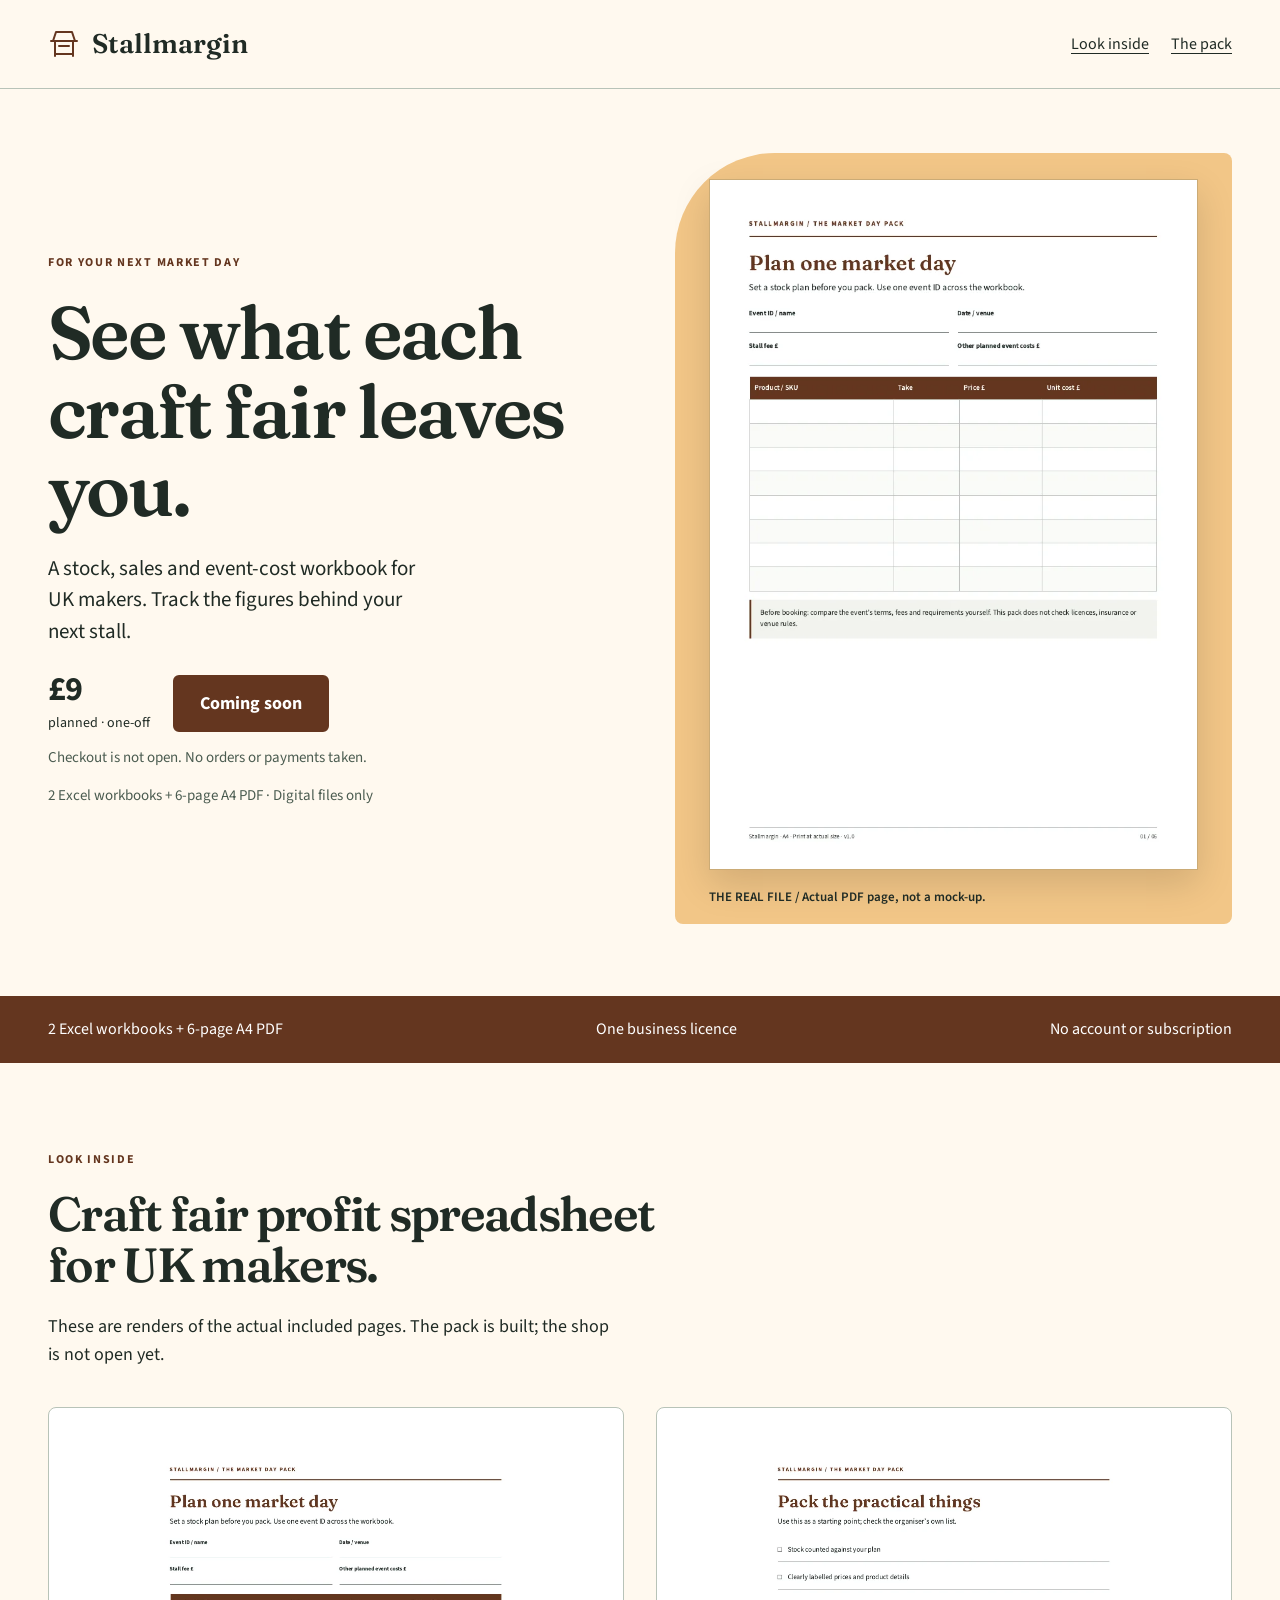
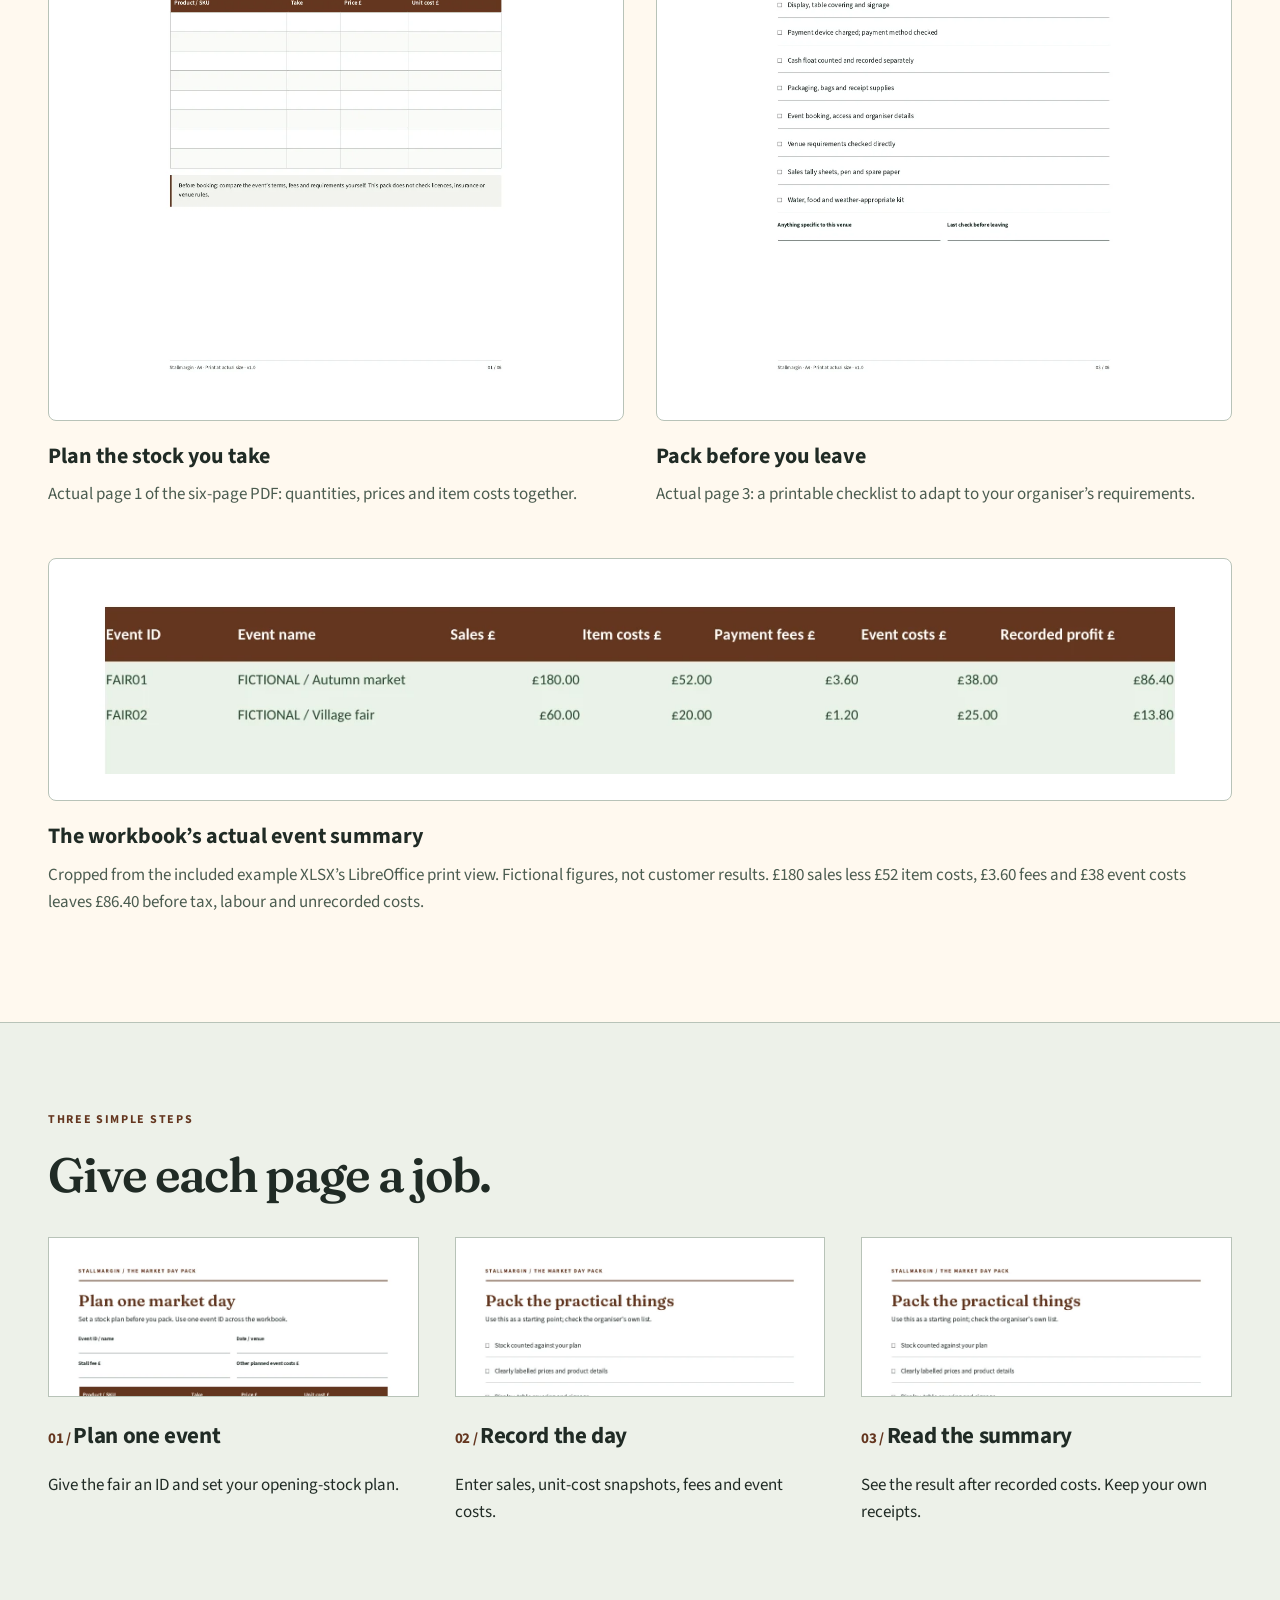
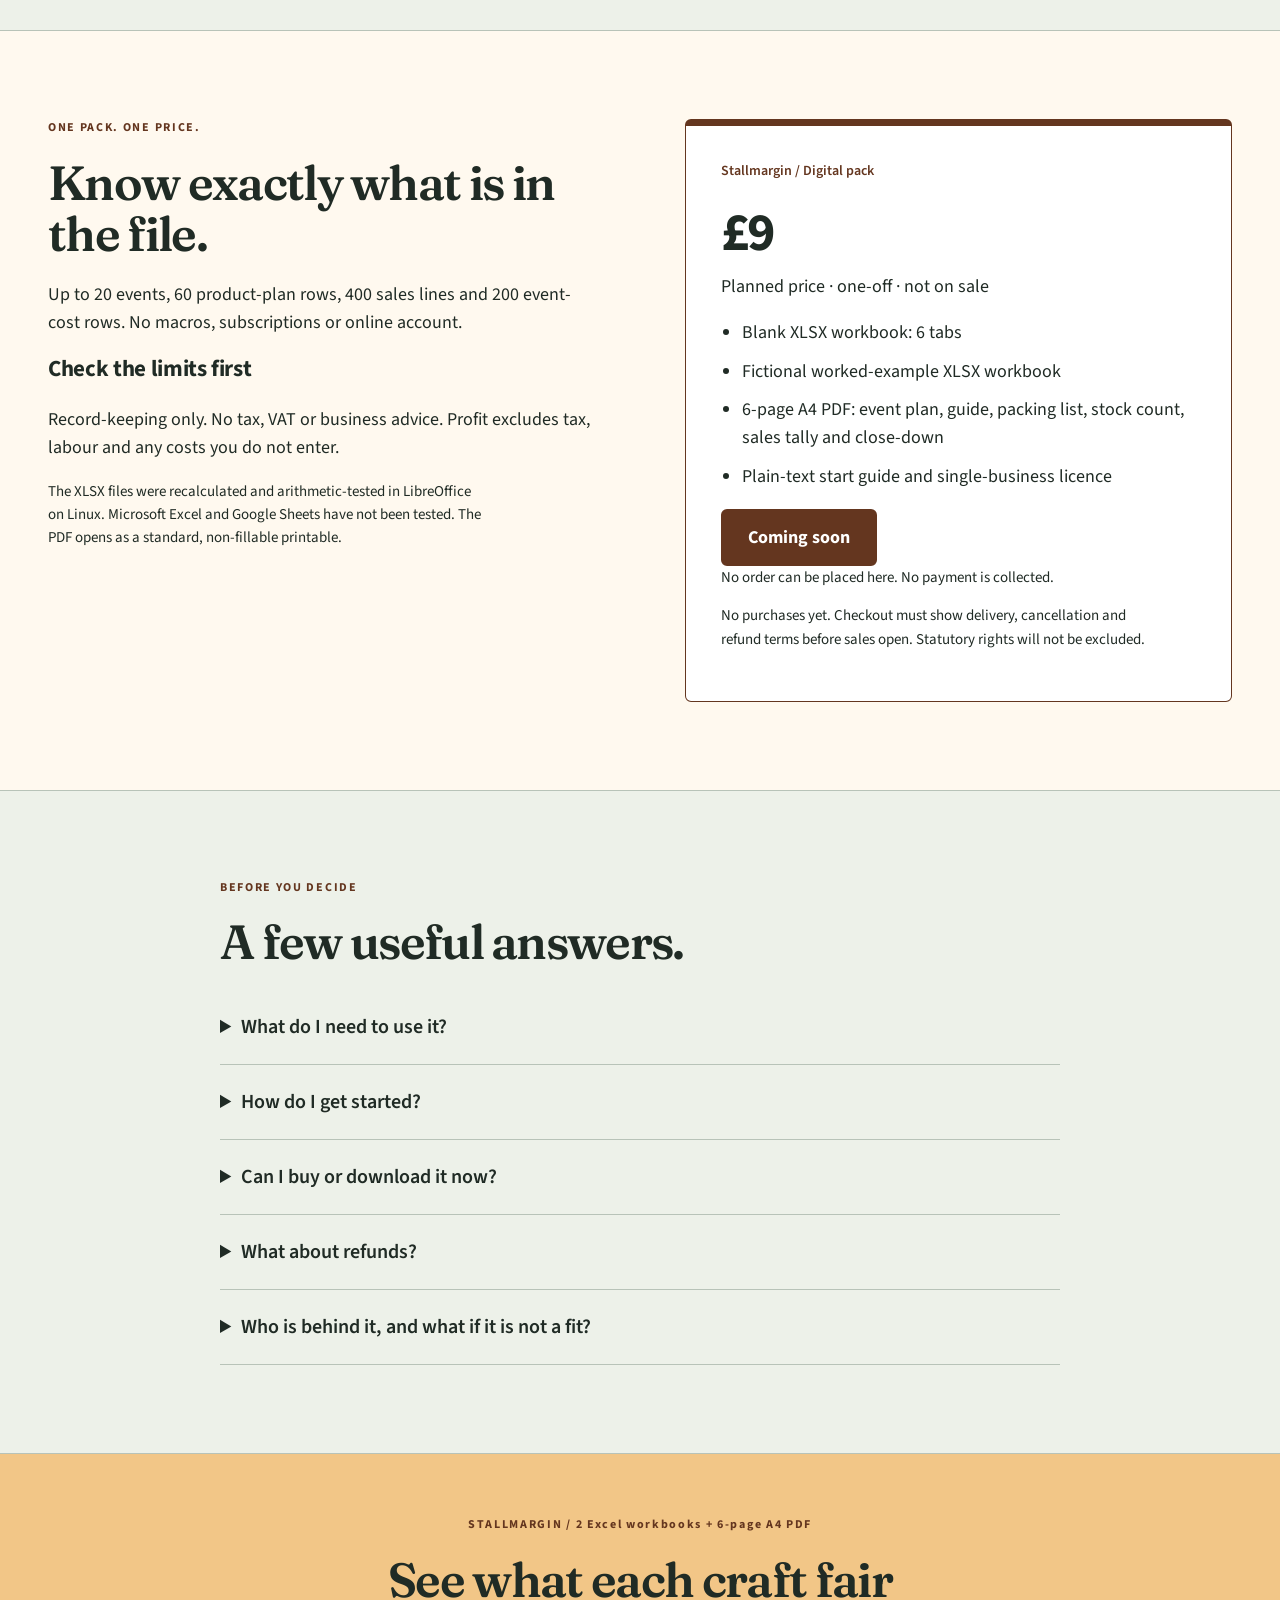
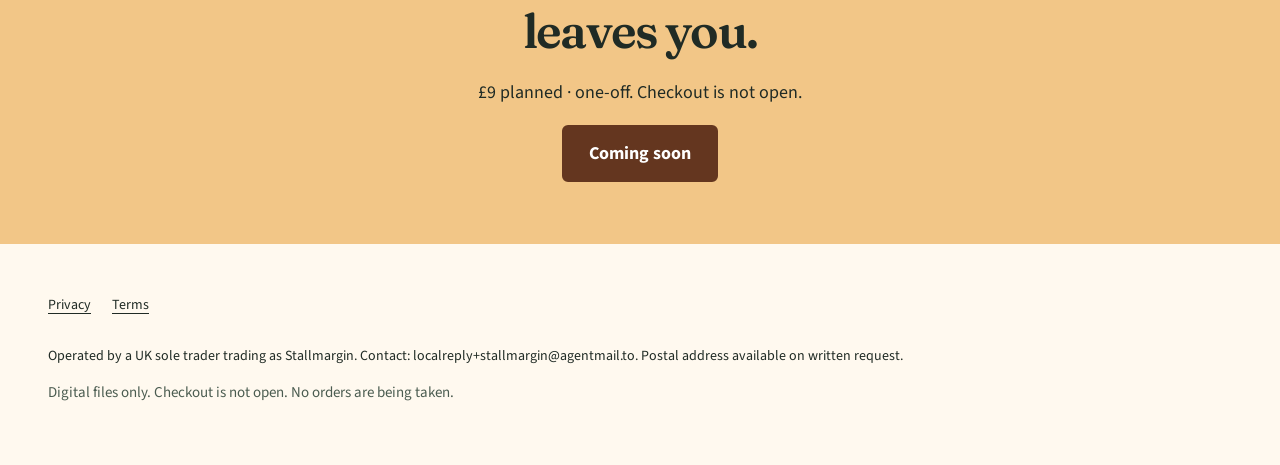
==== index.html @ 9ce1801f "Launch Stallmargin coming-soon page (no checkout, no downloads)" ====
<!doctype html><html lang="en-GB"><head><meta charset="utf-8"><meta name="viewport" content="width=device-width, initial-scale=1"><meta http-equiv="Content-Security-Policy" content="default-src 'none'; script-src 'none'; style-src 'self'; font-src 'self'; img-src 'self'; connect-src 'self'; object-src 'none'; base-uri 'none'; form-action 'none'"><meta name="referrer" content="strict-origin-when-cross-origin"><title>Craft fair profit spreadsheet | Stallmargin</title><meta name="description" content="Craft fair profit spreadsheet for UK makers. 2 Excel workbooks + 6-page A4 PDF. Planned price £9 once. Checkout coming soon; no orders taken."><meta property="og:title" content="Craft fair profit spreadsheet | Stallmargin"><meta property="og:description" content="Craft fair profit spreadsheet for UK makers. 2 Excel workbooks + 6-page A4 PDF. Planned price £9 once. Checkout coming soon; no orders taken."><meta property="og:type" content="website"><meta property="og:image" content="https://evanturner557-del.github.io/stallmargin/assets/preview-1.webp"><link rel="canonical" href="https://evanturner557-del.github.io/stallmargin/"><link rel="icon" type="image/svg+xml" href="assets/mark.svg"><link rel="stylesheet" href="assets/tokens.css"><link rel="stylesheet" href="assets/site.css"></head><body><a class="skip" href="#main">Skip to content</a><header><div class="wrap nav"><a class="logo" href="index.html"><img src="assets/mark.svg" width="32" height="32" alt="">Stallmargin</a><nav aria-label="Main navigation" class="navlinks"><a href="index.html#inside">Look inside</a><a href="index.html#details">The pack</a></nav></div></header><main id="main"><div class="wrap hero"><div><p class="eyebrow">FOR YOUR NEXT MARKET DAY</p><h1>See what each craft fair leaves you.</h1><p class="lede">A stock, sales and event-cost workbook for UK makers. Track the figures behind your next stall.</p><div class="pricebar"><div class="price">£9<small>planned · one-off</small></div><button type="button" disabled>Coming soon</button></div><p class="quiet">Checkout is not open. No orders or payments taken.</p><p class="quiet">2 Excel workbooks + 6-page A4 PDF · Digital files only</p></div><figure class="hero-visual"><img src="assets/preview-1.webp" width="778" height="1100" alt="Craft fair profit spreadsheet for UK makers — actual first page of the included PDF" loading="eager" fetchpriority="high"><figcaption>THE REAL FILE / Actual PDF page, not a mock-up.</figcaption></figure></div><div class="strip"><div class="wrap"><span>2 Excel workbooks + 6-page A4 PDF</span><span>One business licence</span><span>No account or subscription</span></div></div><section class="section wrap" id="inside"><div class="sectionhead"><p class="eyebrow">LOOK INSIDE</p><h2>Craft fair profit spreadsheet for UK makers.</h2><p>These are renders of the actual included pages. The pack is built; the shop is not open yet.</p></div><div class="proofgrid"><figure class="proof"><div class="proofpic"><img src="assets/preview-1.webp" width="778" height="1100" alt="Plan the stock you take" loading="lazy"></div><figcaption><strong>Plan the stock you take</strong><span>Actual page 1 of the six-page PDF: quantities, prices and item costs together.</span></figcaption></figure><figure class="proof"><div class="proofpic"><img src="assets/preview-2.webp" width="778" height="1100" alt="Pack before you leave" loading="lazy"></div><figcaption><strong>Pack before you leave</strong><span>Actual page 3: a printable checklist to adapt to your organiser’s requirements.</span></figcaption></figure><figure class="proof proofwide"><div class="proofpic"><img src="assets/workbook-summary.webp" width="1280" height="215" alt="Actual Stallmargin Summary tab with fictional example event figures" loading="lazy"></div><figcaption><strong>The workbook’s actual event summary</strong><span>Cropped from the included example XLSX’s LibreOffice print view. Fictional figures, not customer results. £180 sales less £52 item costs, £3.60 fees and £38 event costs leaves £86.40 before tax, labour and unrecorded costs.</span></figcaption></figure></div></section><section class="section how"><div class="wrap"><p class="eyebrow">THREE SIMPLE STEPS</p><h2>Give each page a job.</h2><div class="steps"><article class="step"><img src="assets/preview-1.webp" width="778" height="1100" alt="Plan one event" loading="lazy"><h3>Plan one event</h3><p>Give the fair an ID and set your opening-stock plan.</p></article><article class="step"><img src="assets/preview-2.webp" width="778" height="1100" alt="Record the day" loading="lazy"><h3>Record the day</h3><p>Enter sales, unit-cost snapshots, fees and event costs.</p></article><article class="step"><img src="assets/preview-2.webp" width="778" height="1100" alt="Read the summary" loading="lazy"><h3>Read the summary</h3><p>See the result after recorded costs. Keep your own receipts.</p></article></div></div></section><section class="section wrap" id="details"><div class="pricegrid"><div><p class="eyebrow">ONE PACK. ONE PRICE.</p><h2>Know exactly what is in the file.</h2><p>Up to 20 events, 60 product-plan rows, 400 sales lines and 200 event-cost rows. No macros, subscriptions or online account.</p><h3>Check the limits first</h3><p>Record-keeping only. No tax, VAT or business advice. Profit excludes tax, labour and any costs you do not enter.</p><p class="fine">The XLSX files were recalculated and arithmetic-tested in LibreOffice on Linux. Microsoft Excel and Google Sheets have not been tested. The PDF opens as a standard, non-fillable printable.</p></div><div class="pricecard"><p class="badge">Stallmargin / Digital pack</p><p class="large">£9</p><p>Planned price · one-off · not on sale</p><ul class="list"><li>Blank XLSX workbook: 6 tabs</li><li>Fictional worked-example XLSX workbook</li><li>6-page A4 PDF: event plan, guide, packing list, stock count, sales tally and close-down</li><li>Plain-text start guide and single-business licence</li></ul><button type="button" disabled>Coming soon</button><p class="fine">No order can be placed here. No payment is collected.</p><p class="fine">No purchases yet. Checkout must show delivery, cancellation and refund terms before sales open. Statutory rights will not be excluded.</p></div></div></section><section class="section how"><div class="wrap faq"><p class="eyebrow">BEFORE YOU DECIDE</p><h2>A few useful answers.</h2><details><summary>What do I need to use it?</summary><p>The XLSX files were recalculated and arithmetic-tested in LibreOffice on Linux. Microsoft Excel and Google Sheets have not been tested. The PDF opens as a standard, non-fillable printable.</p></details><details><summary>How do I get started?</summary><p>Start with one event ID, then enter your own transactions. The guide explains each tab; no setup time is promised.</p></details><details><summary>Can I buy or download it now?</summary><p>Not yet. The files have been built, but checkout and paid delivery are not open. This page does not take orders or reserve a place.</p></details><details><summary>What about refunds?</summary><p>No purchases are being taken. Sale and delivery terms, including your cancellation and statutory rights, must be shown before checkout opens. There is no blanket “no refunds” policy.</p></details><details><summary>Who is behind it, and what if it is not a fit?</summary><p>Stallmargin is a UK sole-trader trading name. Not a tax return, live inventory system, accounting package or bookkeeping service. No VAT, labour-cost or tax calculations. Please check the previews and limits before buying once sales open.</p></details></div></section><section class="final"><p class="eyebrow">STALLMARGIN / 2 Excel workbooks + 6-page A4 PDF</p><h2>See what each craft fair leaves you.</h2><p>£9 planned · one-off. Checkout is not open.</p><button type="button" disabled>Coming soon</button></section></main><footer><div class="wrap"><nav class="footerlinks" aria-label="Legal"><a href="privacy.html">Privacy</a><a href="terms.html">Terms</a></nav><p class="legal">Operated by a UK sole trader trading as Stallmargin. Contact: localreply+stallmargin@agentmail.to. Postal address available on written request.</p><p class="quiet">Digital files only. Checkout is not open. No orders are being taken.</p></div></footer></body></html>
---- assets/tokens.css ----
:root{--primary:#64361f;--accent:#f2c687;--paper:#fff9ef;--ink:#202b25;--muted:#4b5c50;--line:#b8c3b8;--soft:#edf1e9;--success:#28603d;--warning:#795400;--danger:#9b2525;--neutral-0:#ffffff;--neutral-1:#f8f9f7;--neutral-2:#eff1ed;--neutral-3:#e0e5de;--neutral-4:#c5cec2;--neutral-5:#8a9787;--neutral-6:#62705f;--neutral-7:#3d4b3b;--neutral-8:#202b20;}
---- assets/site.css ----
@font-face{font-family:Text;src:url(fonts/source-sans-3-latin-wght-normal.woff2) format('woff2');font-display:swap}@font-face{font-family:Display;src:url(fonts/fraunces-latin-wght-normal.woff2) format('woff2');font-display:swap}*{box-sizing:border-box}html{scroll-behavior:smooth}body{margin:0;background:var(--paper);color:var(--ink);font-family:Text,Arial,sans-serif;font-size:18px;line-height:1.55}a{color:inherit;text-underline-offset:4px}a:hover{text-decoration-thickness:2px}a:focus-visible,button:focus-visible,summary:focus-visible{outline:3px solid var(--primary);outline-offset:5px}img{max-width:100%;height:auto;display:block}h1,h2,h3,p{margin-top:0}h1,h2{font-family:Display,serif;font-weight:600;letter-spacing:-.035em;line-height:1.06}h1{font-size:clamp(44px,5.8vw,76px);max-width:12ch;margin-bottom:24px}h2{font-size:clamp(34px,4vw,48px);margin-bottom:22px}h3{font-size:23px;line-height:1.2;letter-spacing:-.015em}p{max-width:63ch}button,a{touch-action:manipulation}button{font-family:inherit}button[disabled]{opacity:1;cursor:not-allowed;background:var(--primary);color:#fff;border:2px solid var(--primary);padding:14px 25px;border-radius:6px;font-size:18px;font-weight:700;min-height:52px}header{border-bottom:1px solid var(--line)}.wrap{width:min(1184px,calc(100% - 64px));margin-inline:auto}.nav{display:flex;align-items:center;justify-content:space-between;min-height:88px;gap:20px}.logo{display:flex;align-items:center;gap:12px;font-family:Display,serif;font-size:27px;text-decoration:none;font-weight:600}.logo img{width:32px;height:32px}.navlinks{display:flex;gap:22px}.navlinks a{font-size:16px;min-height:44px;display:inline-flex;align-items:center}.skip{position:absolute;left:-9999px;top:10px;background:white;padding:12px;z-index:9}.skip:focus{left:12px}.hero{display:grid;grid-template-columns:1fr 1fr;gap:70px;align-items:center;padding:64px 0 72px}.eyebrow{font-size:12px;letter-spacing:.14em;font-weight:700;color:var(--primary);margin-bottom:20px}.lede{font-size:21px;line-height:1.5;max-width:38ch}.pricebar{display:flex;gap:23px;align-items:center;margin:26px 0 12px}.price{font-size:34px;font-weight:700;letter-spacing:-.04em;line-height:1}.price small{display:block;font-size:14px;font-weight:400;letter-spacing:0;margin-top:7px;line-height:1.4}.quiet{font-size:15px;color:var(--muted)}.hero-visual{margin:0;position:relative;background:var(--accent);padding:26px 34px 18px;border-radius:100px 8px 8px 8px}.hero-visual img{width:100%;box-shadow:0 14px 35px #0002;border:1px solid #22372b30}.hero-visual figcaption{font-size:13px;margin-top:18px;font-weight:600;color:var(--ink);line-height:1.4}.strip{background:var(--primary);color:white}.strip .wrap{display:flex;justify-content:space-between;gap:20px;padding-block:21px;font-size:16px}.section{padding:88px 0}.sectionhead{max-width:650px}.proofgrid{display:grid;grid-template-columns:1fr 1fr;gap:32px;margin-top:38px}.proof{margin:0}.proofpic{background:white;border:1px solid var(--line);padding:26px;border-radius:8px}.proofpic img{max-height:560px;width:100%;object-fit:contain;object-position:top}.proof figcaption{padding:18px 0}.proof figcaption strong{display:block;font-size:22px;margin-bottom:7px}.proof figcaption span{font-size:17px;color:var(--muted)}.how{background:var(--soft);border-block:1px solid var(--line)}.steps{display:grid;grid-template-columns:repeat(3,1fr);gap:36px;margin-top:36px;counter-reset:step}.step img{height:160px;width:100%;object-fit:cover;object-position:top;border:1px solid var(--line);margin-bottom:25px;background:white}.step h3:before{counter-increment:step;content:'0' counter(step) ' / ';color:var(--primary);font-size:15px}.step p{font-size:17px}.pricegrid{display:grid;grid-template-columns:1fr 1fr;gap:90px;align-items:start}.pricecard{background:#fff;border:1px solid var(--primary);border-top:7px solid var(--primary);padding:35px;border-radius:6px}.pricecard .large{font-size:54px;line-height:1;letter-spacing:-.05em;font-weight:700;margin:24px 0 12px}.list{padding-left:21px}.list li{margin-bottom:11px}.fine{font-size:15px}.faq{max-width:840px;margin:auto}.faq details{border-bottom:1px solid var(--line);padding:10px 0}.faq summary{font-weight:600;cursor:pointer;min-height:52px;padding:12px 32px 12px 0;line-height:1.5;font-size:20px}.faq details p{padding-right:30px;font-size:17px}.final{text-align:center;background:var(--accent);padding:62px 20px}.final p{margin-inline:auto}.final h2{max-width:20ch;margin-inline:auto}footer{padding:40px 0 46px;font-size:14px}.footerlinks{display:flex;gap:20px;flex-wrap:wrap;margin-bottom:18px}.footerlinks a{min-height:44px;display:flex;align-items:center}.legal{max-width:900px;overflow-wrap:anywhere}main.document{max-width:820px;padding:65px 0 90px}.document h1{font-size:54px;max-width:none}.document h2{font-size:29px;margin-top:38px}.document p,.document li{font-size:18px}.badge{font-size:14px;font-weight:600;color:var(--primary)}.sr{position:absolute;width:1px;height:1px;overflow:hidden;clip:rect(0,0,0,0)}@media(max-width:800px){.wrap{width:calc(100% - 40px)}.hero{gap:34px;padding:40px 0 45px}.nav{min-height:72px}.logo{font-size:24px}.navlinks{gap:14px}.navlinks a{font-size:14px}.hero-visual{padding:24px 20px 16px;border-top-left-radius:65px}.lede{font-size:19px}.section{padding:60px 0}.pricegrid{gap:35px}.steps{gap:22px}.pricecard{padding:25px}.proofpic{padding:18px}}@media(max-width:600px){.hero{display:block;padding-top:32px}.eyebrow{font-size:10px;margin-bottom:15px}h1{font-size:45px;max-width:12ch;margin-bottom:19px}.hero .lede{font-size:18px;line-height:1.5;margin-bottom:18px}.hero-visual{margin-top:32px;padding:26px 30px 17px}.pricebar{margin:21px 0 10px;gap:21px}.price{font-size:31px}.quiet{font-size:14px}.navlinks a{font-size:13px}.navlinks a:last-child{display:none}.logo{font-size:23px}.strip .wrap{display:grid;grid-template-columns:1fr;gap:8px;padding-block:20px}.proofgrid,.steps,.pricegrid{grid-template-columns:1fr;gap:24px}.proofgrid{margin-top:28px}.step{display:grid;grid-template-columns:86px 1fr;column-gap:19px}.step img{grid-row:1/3;height:118px;margin:0}.step h3{font-size:21px;margin-bottom:10px}.step p{font-size:16px}.pricegrid{gap:30px}.section{padding:52px 0}.proofpic img{max-height:430px}.final{padding:46px 20px}.document h1{font-size:40px}.document h2{font-size:27px}.navlinks{gap:10px}.legal{font-size:13px}.faq summary{font-size:18px}}@media(prefers-reduced-motion:reduce){html{scroll-behavior:auto}}
.logo{min-height:44px}.document a{display:inline-flex;align-items:center;min-height:44px}

.footerlinks a{min-width:44px}

.proofwide{grid-column:1/-1}.proofwide .proofpic img{max-height:none}
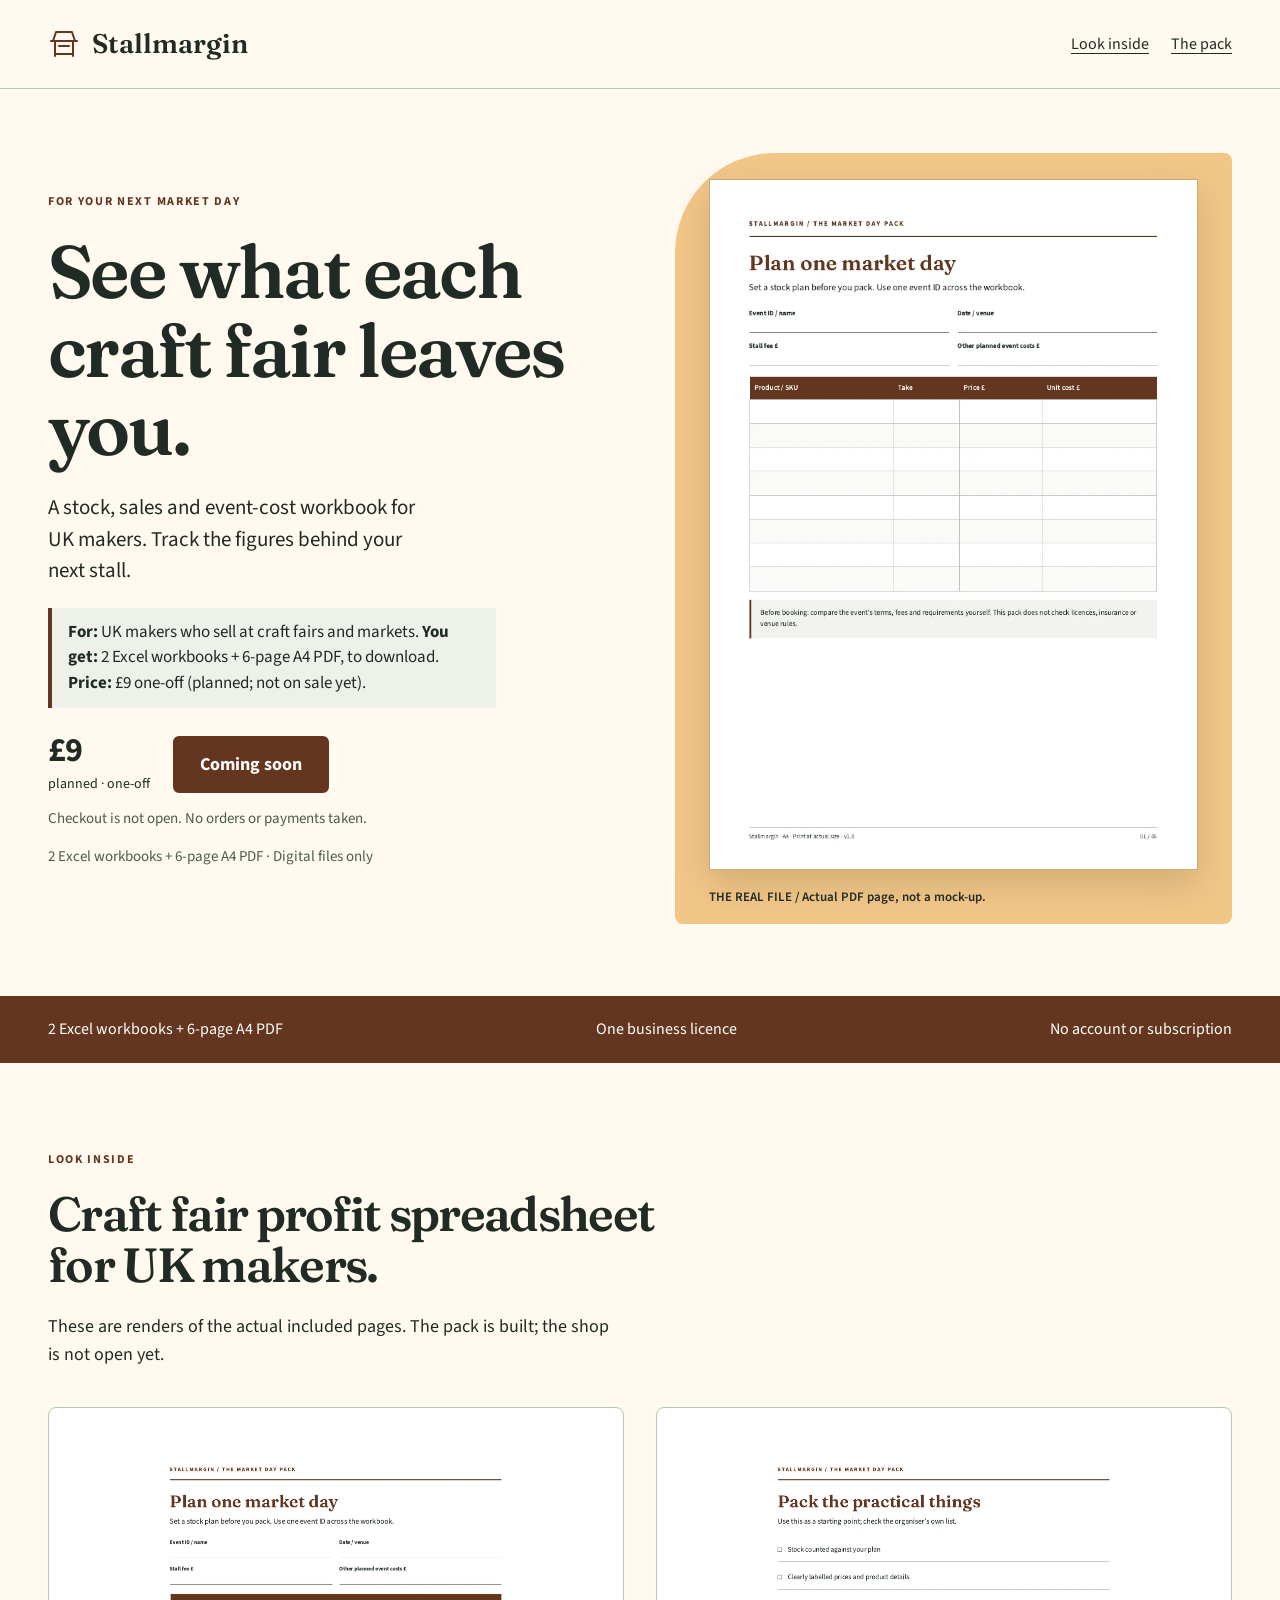
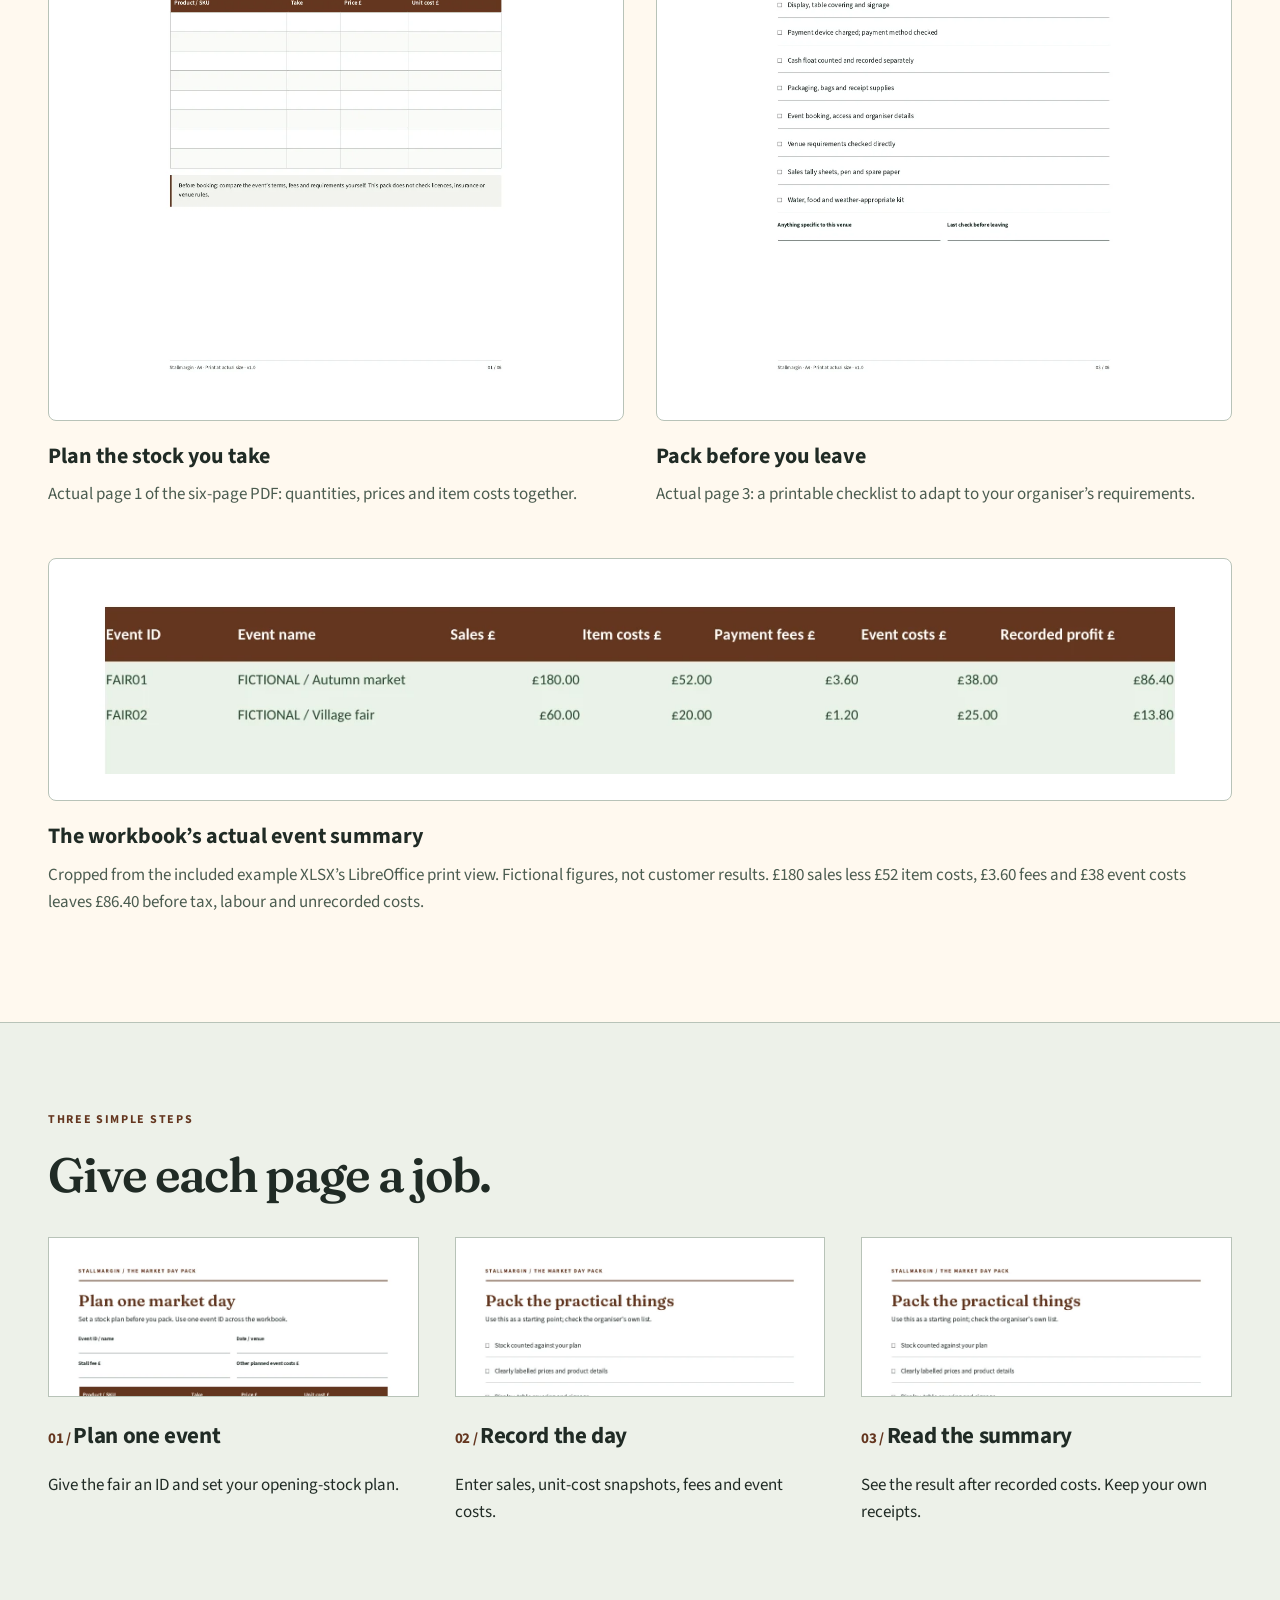
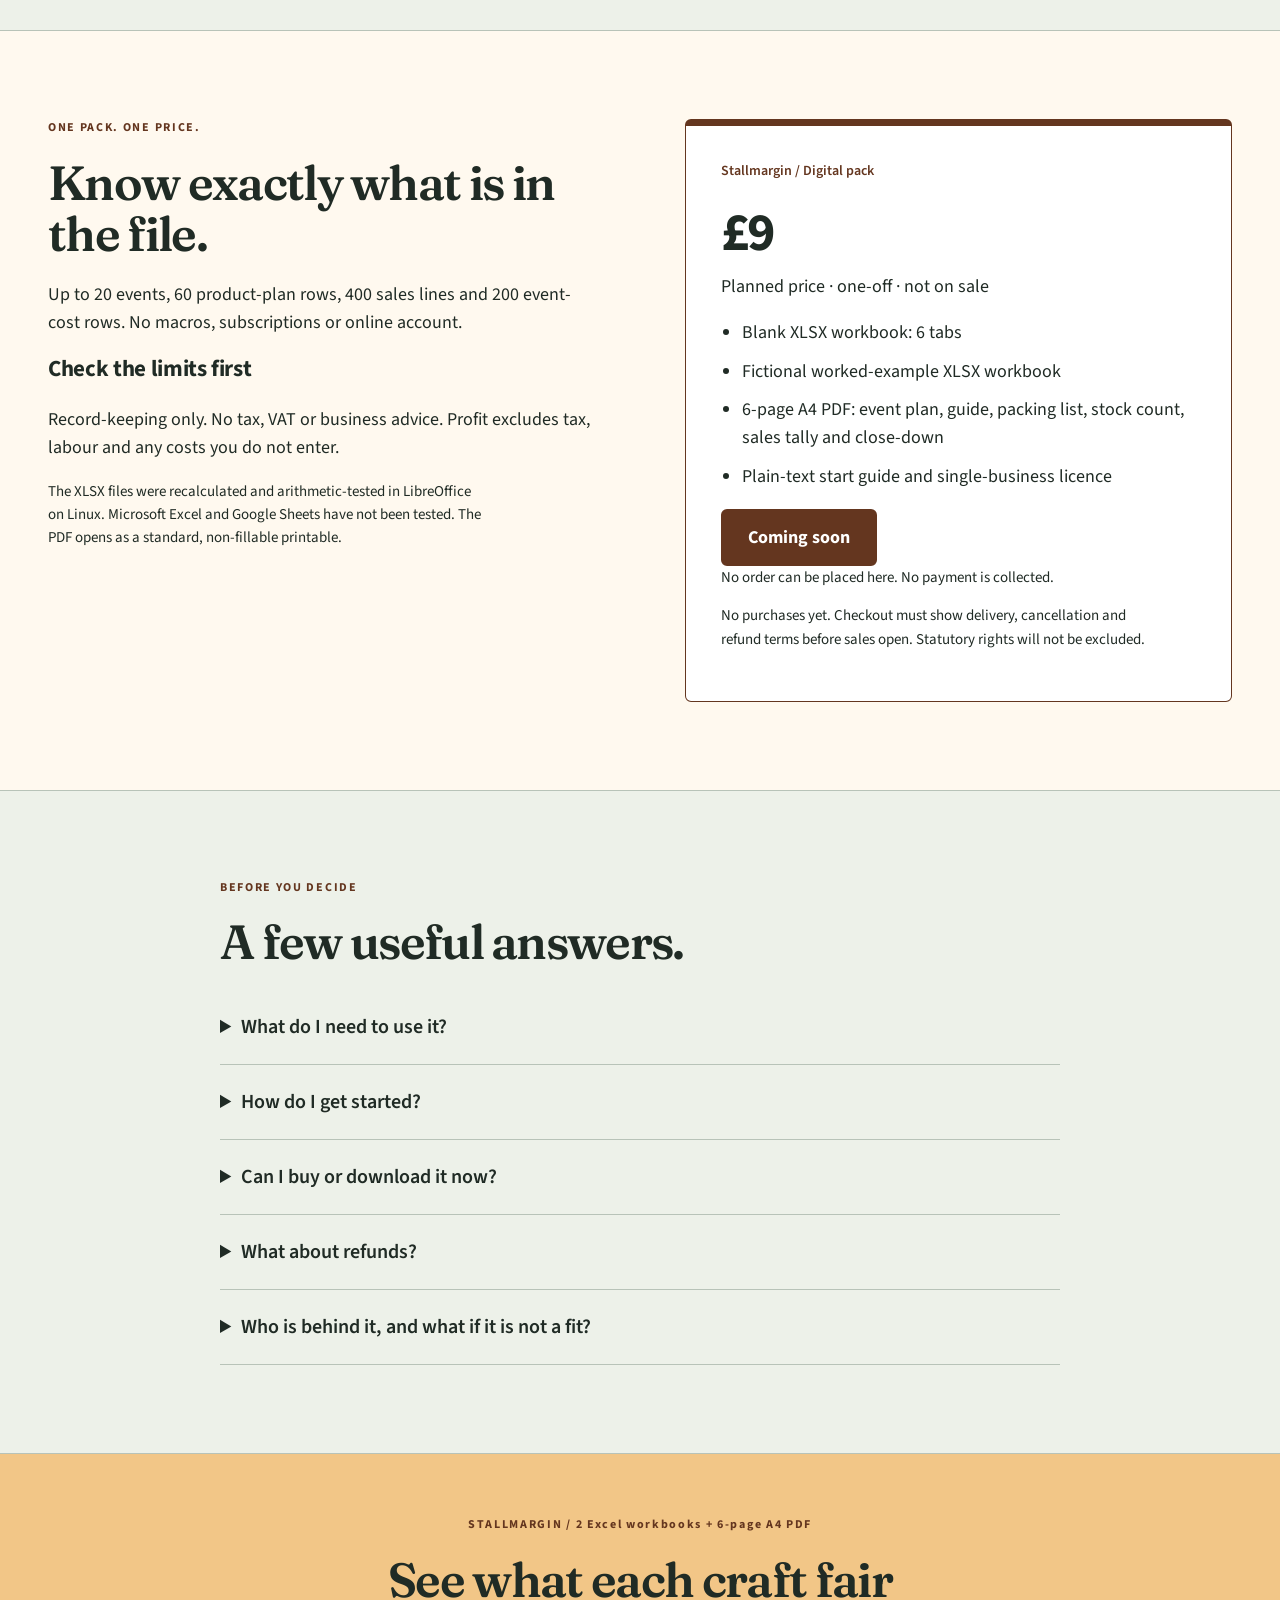
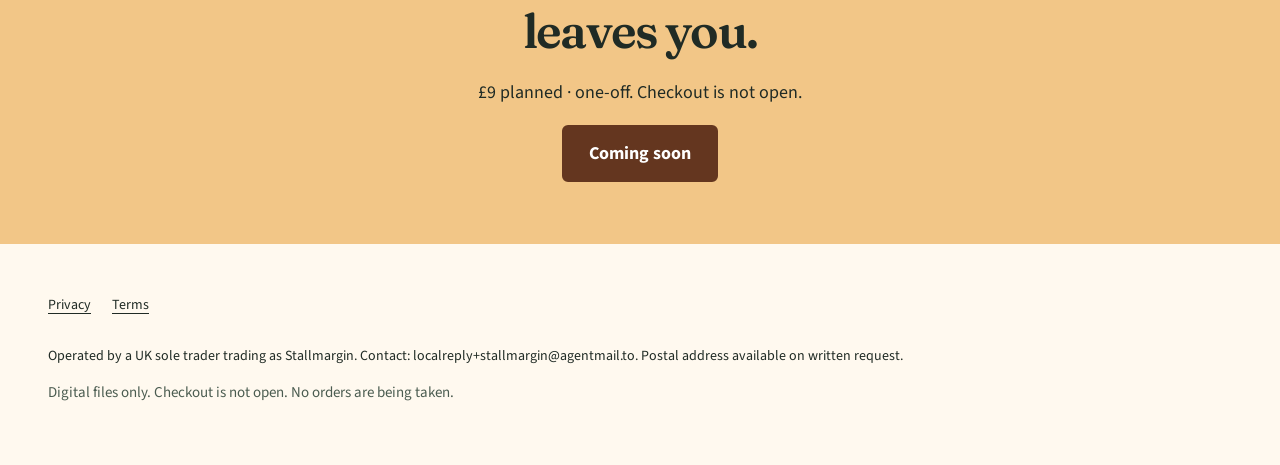
==== commit 6d6f8285: "Add at-a-glance box (who for, what you get, price)" ====
--- a/index.html
+++ b/index.html
@@ -1 +1 @@
-<!doctype html><html lang="en-GB"><head><meta charset="utf-8"><meta name="viewport" content="width=device-width, initial-scale=1"><meta http-equiv="Content-Security-Policy" content="default-src 'none'; script-src 'none'; style-src 'self'; font-src 'self'; img-src 'self'; connect-src 'self'; object-src 'none'; base-uri 'none'; form-action 'none'"><meta name="referrer" content="strict-origin-when-cross-origin"><title>Craft fair profit spreadsheet | Stallmargin</title><meta name="description" content="Craft fair profit spreadsheet for UK makers. 2 Excel workbooks + 6-page A4 PDF. Planned price £9 once. Checkout coming soon; no orders taken."><meta property="og:title" content="Craft fair profit spreadsheet | Stallmargin"><meta property="og:description" content="Craft fair profit spreadsheet for UK makers. 2 Excel workbooks + 6-page A4 PDF. Planned price £9 once. Checkout coming soon; no orders taken."><meta property="og:type" content="website"><meta property="og:image" content="https://evanturner557-del.github.io/stallmargin/assets/preview-1.webp"><link rel="canonical" href="https://evanturner557-del.github.io/stallmargin/"><link rel="icon" type="image/svg+xml" href="assets/mark.svg"><link rel="stylesheet" href="assets/tokens.css"><link rel="stylesheet" href="assets/site.css"></head><body><a class="skip" href="#main">Skip to content</a><header><div class="wrap nav"><a class="logo" href="index.html"><img src="assets/mark.svg" width="32" height="32" alt="">Stallmargin</a><nav aria-label="Main navigation" class="navlinks"><a href="index.html#inside">Look inside</a><a href="index.html#details">The pack</a></nav></div></header><main id="main"><div class="wrap hero"><div><p class="eyebrow">FOR YOUR NEXT MARKET DAY</p><h1>See what each craft fair leaves you.</h1><p class="lede">A stock, sales and event-cost workbook for UK makers. Track the figures behind your next stall.</p><div class="pricebar"><div class="price">£9<small>planned · one-off</small></div><button type="button" disabled>Coming soon</button></div><p class="quiet">Checkout is not open. No orders or payments taken.</p><p class="quiet">2 Excel workbooks + 6-page A4 PDF · Digital files only</p></div><figure class="hero-visual"><img src="assets/preview-1.webp" width="778" height="1100" alt="Craft fair profit spreadsheet for UK makers — actual first page of the included PDF" loading="eager" fetchpriority="high"><figcaption>THE REAL FILE / Actual PDF page, not a mock-up.</figcaption></figure></div><div class="strip"><div class="wrap"><span>2 Excel workbooks + 6-page A4 PDF</span><span>One business licence</span><span>No account or subscription</span></div></div><section class="section wrap" id="inside"><div class="sectionhead"><p class="eyebrow">LOOK INSIDE</p><h2>Craft fair profit spreadsheet for UK makers.</h2><p>These are renders of the actual included pages. The pack is built; the shop is not open yet.</p></div><div class="proofgrid"><figure class="proof"><div class="proofpic"><img src="assets/preview-1.webp" width="778" height="1100" alt="Plan the stock you take" loading="lazy"></div><figcaption><strong>Plan the stock you take</strong><span>Actual page 1 of the six-page PDF: quantities, prices and item costs together.</span></figcaption></figure><figure class="proof"><div class="proofpic"><img src="assets/preview-2.webp" width="778" height="1100" alt="Pack before you leave" loading="lazy"></div><figcaption><strong>Pack before you leave</strong><span>Actual page 3: a printable checklist to adapt to your organiser’s requirements.</span></figcaption></figure><figure class="proof proofwide"><div class="proofpic"><img src="assets/workbook-summary.webp" width="1280" height="215" alt="Actual Stallmargin Summary tab with fictional example event figures" loading="lazy"></div><figcaption><strong>The workbook’s actual event summary</strong><span>Cropped from the included example XLSX’s LibreOffice print view. Fictional figures, not customer results. £180 sales less £52 item costs, £3.60 fees and £38 event costs leaves £86.40 before tax, labour and unrecorded costs.</span></figcaption></figure></div></section><section class="section how"><div class="wrap"><p class="eyebrow">THREE SIMPLE STEPS</p><h2>Give each page a job.</h2><div class="steps"><article class="step"><img src="assets/preview-1.webp" width="778" height="1100" alt="Plan one event" loading="lazy"><h3>Plan one event</h3><p>Give the fair an ID and set your opening-stock plan.</p></article><article class="step"><img src="assets/preview-2.webp" width="778" height="1100" alt="Record the day" loading="lazy"><h3>Record the day</h3><p>Enter sales, unit-cost snapshots, fees and event costs.</p></article><article class="step"><img src="assets/preview-2.webp" width="778" height="1100" alt="Read the summary" loading="lazy"><h3>Read the summary</h3><p>See the result after recorded costs. Keep your own receipts.</p></article></div></div></section><section class="section wrap" id="details"><div class="pricegrid"><div><p class="eyebrow">ONE PACK. ONE PRICE.</p><h2>Know exactly what is in the file.</h2><p>Up to 20 events, 60 product-plan rows, 400 sales lines and 200 event-cost rows. No macros, subscriptions or online account.</p><h3>Check the limits first</h3><p>Record-keeping only. No tax, VAT or business advice. Profit excludes tax, labour and any costs you do not enter.</p><p class="fine">The XLSX files were recalculated and arithmetic-tested in LibreOffice on Linux. Microsoft Excel and Google Sheets have not been tested. The PDF opens as a standard, non-fillable printable.</p></div><div class="pricecard"><p class="badge">Stallmargin / Digital pack</p><p class="large">£9</p><p>Planned price · one-off · not on sale</p><ul class="list"><li>Blank XLSX workbook: 6 tabs</li><li>Fictional worked-example XLSX workbook</li><li>6-page A4 PDF: event plan, guide, packing list, stock count, sales tally and close-down</li><li>Plain-text start guide and single-business licence</li></ul><button type="button" disabled>Coming soon</button><p class="fine">No order can be placed here. No payment is collected.</p><p class="fine">No purchases yet. Checkout must show delivery, cancellation and refund terms before sales open. Statutory rights will not be excluded.</p></div></div></section><section class="section how"><div class="wrap faq"><p class="eyebrow">BEFORE YOU DECIDE</p><h2>A few useful answers.</h2><details><summary>What do I need to use it?</summary><p>The XLSX files were recalculated and arithmetic-tested in LibreOffice on Linux. Microsoft Excel and Google Sheets have not been tested. The PDF opens as a standard, non-fillable printable.</p></details><details><summary>How do I get started?</summary><p>Start with one event ID, then enter your own transactions. The guide explains each tab; no setup time is promised.</p></details><details><summary>Can I buy or download it now?</summary><p>Not yet. The files have been built, but checkout and paid delivery are not open. This page does not take orders or reserve a place.</p></details><details><summary>What about refunds?</summary><p>No purchases are being taken. Sale and delivery terms, including your cancellation and statutory rights, must be shown before checkout opens. There is no blanket “no refunds” policy.</p></details><details><summary>Who is behind it, and what if it is not a fit?</summary><p>Stallmargin is a UK sole-trader trading name. Not a tax return, live inventory system, accounting package or bookkeeping service. No VAT, labour-cost or tax calculations. Please check the previews and limits before buying once sales open.</p></details></div></section><section class="final"><p class="eyebrow">STALLMARGIN / 2 Excel workbooks + 6-page A4 PDF</p><h2>See what each craft fair leaves you.</h2><p>£9 planned · one-off. Checkout is not open.</p><button type="button" disabled>Coming soon</button></section></main><footer><div class="wrap"><nav class="footerlinks" aria-label="Legal"><a href="privacy.html">Privacy</a><a href="terms.html">Terms</a></nav><p class="legal">Operated by a UK sole trader trading as Stallmargin. Contact: localreply+stallmargin@agentmail.to. Postal address available on written request.</p><p class="quiet">Digital files only. Checkout is not open. No orders are being taken.</p></div></footer></body></html>+<!doctype html><html lang="en-GB"><head><meta charset="utf-8"><meta name="viewport" content="width=device-width, initial-scale=1"><meta http-equiv="Content-Security-Policy" content="default-src 'none'; script-src 'none'; style-src 'self'; font-src 'self'; img-src 'self'; connect-src 'self'; object-src 'none'; base-uri 'none'; form-action 'none'"><meta name="referrer" content="strict-origin-when-cross-origin"><title>Craft fair profit spreadsheet | Stallmargin</title><meta name="description" content="Craft fair profit spreadsheet for UK makers. 2 Excel workbooks + 6-page A4 PDF. Planned price £9 once. Checkout coming soon; no orders taken."><meta property="og:title" content="Craft fair profit spreadsheet | Stallmargin"><meta property="og:description" content="Craft fair profit spreadsheet for UK makers. 2 Excel workbooks + 6-page A4 PDF. Planned price £9 once. Checkout coming soon; no orders taken."><meta property="og:type" content="website"><meta property="og:image" content="https://evanturner557-del.github.io/stallmargin/assets/preview-1.webp"><link rel="canonical" href="https://evanturner557-del.github.io/stallmargin/"><link rel="icon" type="image/svg+xml" href="assets/mark.svg"><link rel="stylesheet" href="assets/tokens.css"><link rel="stylesheet" href="assets/site.css"></head><body><a class="skip" href="#main">Skip to content</a><header><div class="wrap nav"><a class="logo" href="index.html"><img src="assets/mark.svg" width="32" height="32" alt="">Stallmargin</a><nav aria-label="Main navigation" class="navlinks"><a href="index.html#inside">Look inside</a><a href="index.html#details">The pack</a></nav></div></header><main id="main"><div class="wrap hero"><div><p class="eyebrow">FOR YOUR NEXT MARKET DAY</p><h1>See what each craft fair leaves you.</h1><p class="lede">A stock, sales and event-cost workbook for UK makers. Track the figures behind your next stall.</p><p class="glance"><strong>For:</strong> UK makers who sell at craft fairs and markets. <strong>You get:</strong> 2 Excel workbooks + 6-page A4 PDF, to download. <strong>Price:</strong> £9 one-off (planned; not on sale yet).</p><div class="pricebar"><div class="price">£9<small>planned · one-off</small></div><button type="button" disabled>Coming soon</button></div><p class="quiet">Checkout is not open. No orders or payments taken.</p><p class="quiet">2 Excel workbooks + 6-page A4 PDF · Digital files only</p></div><figure class="hero-visual"><img src="assets/preview-1.webp" width="778" height="1100" alt="Craft fair profit spreadsheet for UK makers — actual first page of the included PDF" loading="eager" fetchpriority="high"><figcaption>THE REAL FILE / Actual PDF page, not a mock-up.</figcaption></figure></div><div class="strip"><div class="wrap"><span>2 Excel workbooks + 6-page A4 PDF</span><span>One business licence</span><span>No account or subscription</span></div></div><section class="section wrap" id="inside"><div class="sectionhead"><p class="eyebrow">LOOK INSIDE</p><h2>Craft fair profit spreadsheet for UK makers.</h2><p>These are renders of the actual included pages. The pack is built; the shop is not open yet.</p></div><div class="proofgrid"><figure class="proof"><div class="proofpic"><img src="assets/preview-1.webp" width="778" height="1100" alt="Plan the stock you take" loading="lazy"></div><figcaption><strong>Plan the stock you take</strong><span>Actual page 1 of the six-page PDF: quantities, prices and item costs together.</span></figcaption></figure><figure class="proof"><div class="proofpic"><img src="assets/preview-2.webp" width="778" height="1100" alt="Pack before you leave" loading="lazy"></div><figcaption><strong>Pack before you leave</strong><span>Actual page 3: a printable checklist to adapt to your organiser’s requirements.</span></figcaption></figure><figure class="proof proofwide"><div class="proofpic"><img src="assets/workbook-summary.webp" width="1280" height="215" alt="Actual Stallmargin Summary tab with fictional example event figures" loading="lazy"></div><figcaption><strong>The workbook’s actual event summary</strong><span>Cropped from the included example XLSX’s LibreOffice print view. Fictional figures, not customer results. £180 sales less £52 item costs, £3.60 fees and £38 event costs leaves £86.40 before tax, labour and unrecorded costs.</span></figcaption></figure></div></section><section class="section how"><div class="wrap"><p class="eyebrow">THREE SIMPLE STEPS</p><h2>Give each page a job.</h2><div class="steps"><article class="step"><img src="assets/preview-1.webp" width="778" height="1100" alt="Plan one event" loading="lazy"><h3>Plan one event</h3><p>Give the fair an ID and set your opening-stock plan.</p></article><article class="step"><img src="assets/preview-2.webp" width="778" height="1100" alt="Record the day" loading="lazy"><h3>Record the day</h3><p>Enter sales, unit-cost snapshots, fees and event costs.</p></article><article class="step"><img src="assets/preview-2.webp" width="778" height="1100" alt="Read the summary" loading="lazy"><h3>Read the summary</h3><p>See the result after recorded costs. Keep your own receipts.</p></article></div></div></section><section class="section wrap" id="details"><div class="pricegrid"><div><p class="eyebrow">ONE PACK. ONE PRICE.</p><h2>Know exactly what is in the file.</h2><p>Up to 20 events, 60 product-plan rows, 400 sales lines and 200 event-cost rows. No macros, subscriptions or online account.</p><h3>Check the limits first</h3><p>Record-keeping only. No tax, VAT or business advice. Profit excludes tax, labour and any costs you do not enter.</p><p class="fine">The XLSX files were recalculated and arithmetic-tested in LibreOffice on Linux. Microsoft Excel and Google Sheets have not been tested. The PDF opens as a standard, non-fillable printable.</p></div><div class="pricecard"><p class="badge">Stallmargin / Digital pack</p><p class="large">£9</p><p>Planned price · one-off · not on sale</p><ul class="list"><li>Blank XLSX workbook: 6 tabs</li><li>Fictional worked-example XLSX workbook</li><li>6-page A4 PDF: event plan, guide, packing list, stock count, sales tally and close-down</li><li>Plain-text start guide and single-business licence</li></ul><button type="button" disabled>Coming soon</button><p class="fine">No order can be placed here. No payment is collected.</p><p class="fine">No purchases yet. Checkout must show delivery, cancellation and refund terms before sales open. Statutory rights will not be excluded.</p></div></div></section><section class="section how"><div class="wrap faq"><p class="eyebrow">BEFORE YOU DECIDE</p><h2>A few useful answers.</h2><details><summary>What do I need to use it?</summary><p>The XLSX files were recalculated and arithmetic-tested in LibreOffice on Linux. Microsoft Excel and Google Sheets have not been tested. The PDF opens as a standard, non-fillable printable.</p></details><details><summary>How do I get started?</summary><p>Start with one event ID, then enter your own transactions. The guide explains each tab; no setup time is promised.</p></details><details><summary>Can I buy or download it now?</summary><p>Not yet. The files have been built, but checkout and paid delivery are not open. This page does not take orders or reserve a place.</p></details><details><summary>What about refunds?</summary><p>No purchases are being taken. Sale and delivery terms, including your cancellation and statutory rights, must be shown before checkout opens. There is no blanket “no refunds” policy.</p></details><details><summary>Who is behind it, and what if it is not a fit?</summary><p>Stallmargin is a UK sole-trader trading name. Not a tax return, live inventory system, accounting package or bookkeeping service. No VAT, labour-cost or tax calculations. Please check the previews and limits before buying once sales open.</p></details></div></section><section class="final"><p class="eyebrow">STALLMARGIN / 2 Excel workbooks + 6-page A4 PDF</p><h2>See what each craft fair leaves you.</h2><p>£9 planned · one-off. Checkout is not open.</p><button type="button" disabled>Coming soon</button></section></main><footer><div class="wrap"><nav class="footerlinks" aria-label="Legal"><a href="privacy.html">Privacy</a><a href="terms.html">Terms</a></nav><p class="legal">Operated by a UK sole trader trading as Stallmargin. Contact: localreply+stallmargin@agentmail.to. Postal address available on written request.</p><p class="quiet">Digital files only. Checkout is not open. No orders are being taken.</p></div></footer></body></html>
--- a/assets/site.css
+++ b/assets/site.css
@@ -4,3 +4,5 @@
 .footerlinks a{min-width:44px}
 
 .proofwide{grid-column:1/-1}.proofwide .proofpic img{max-height:none}
+
+.glance{font-size:17px;line-height:1.5;background:var(--soft);border-left:4px solid var(--primary);padding:12px 16px;margin:0 0 22px;max-width:56ch}
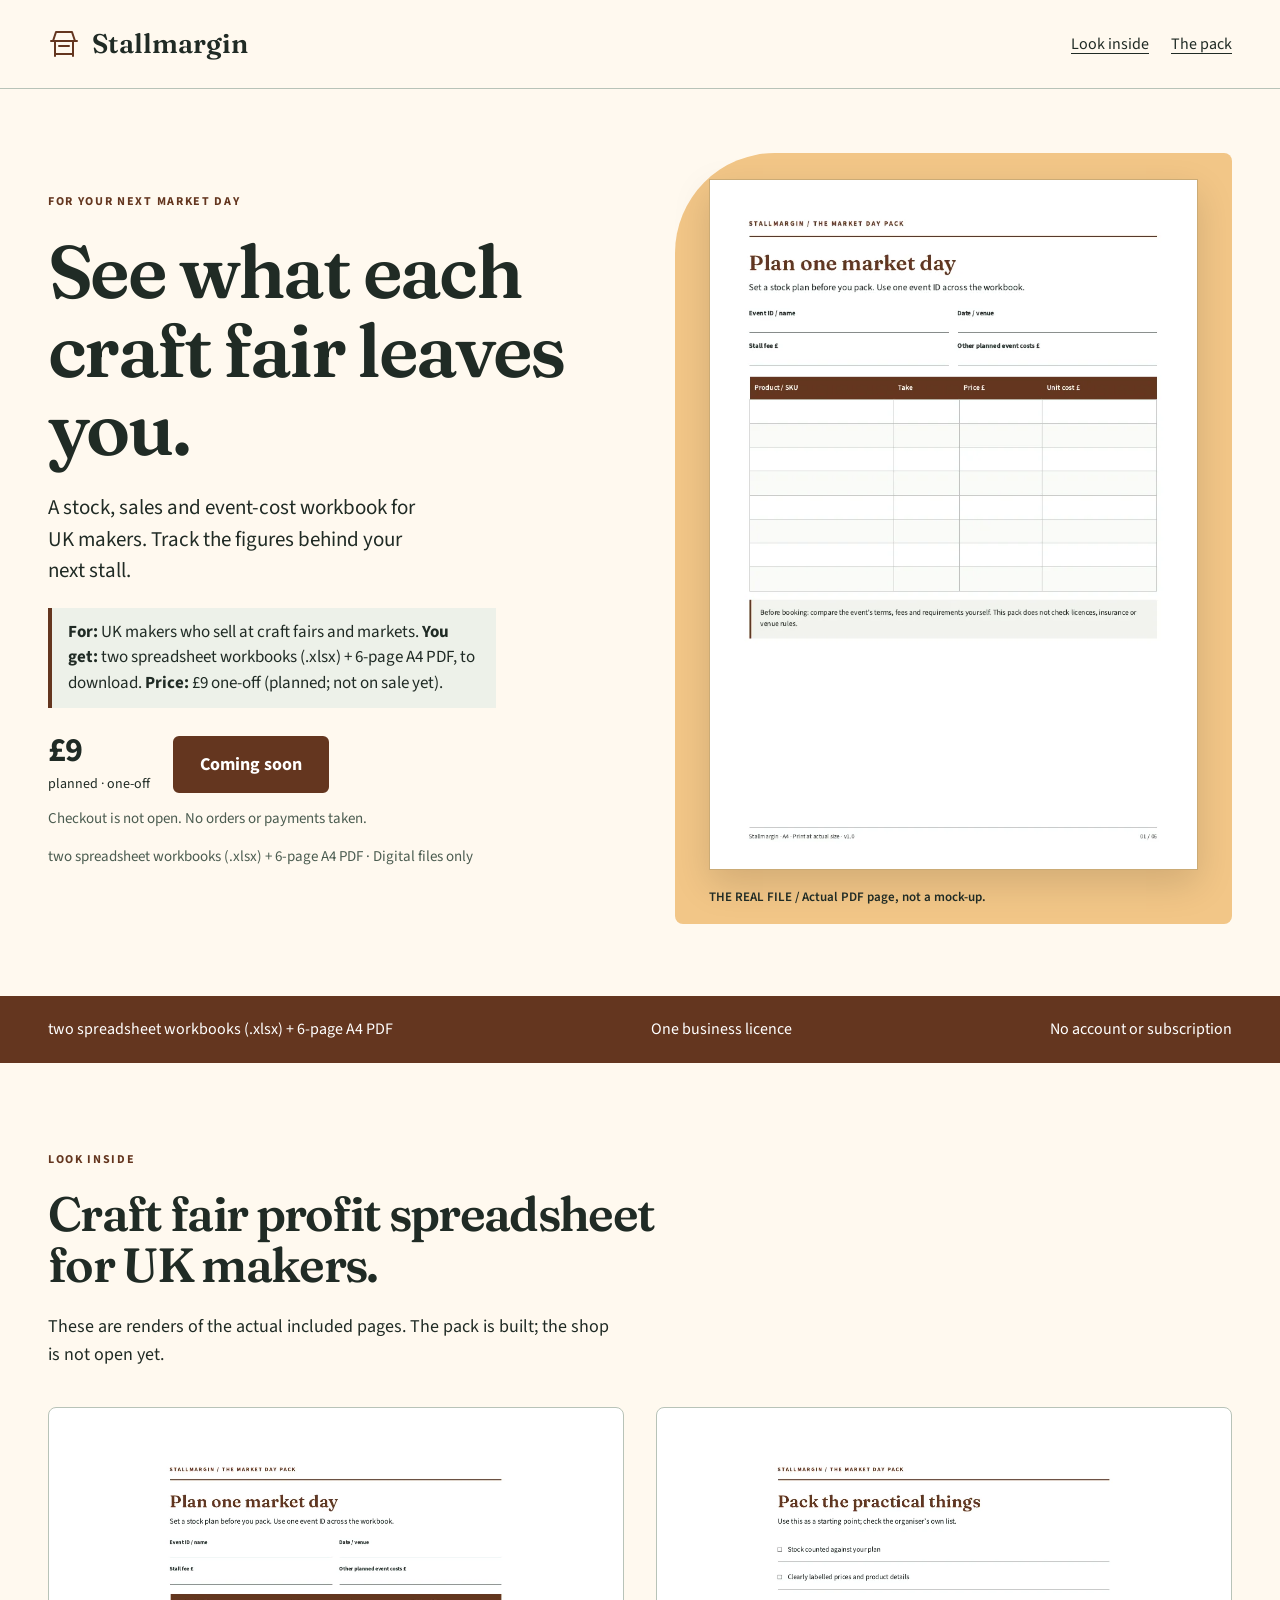
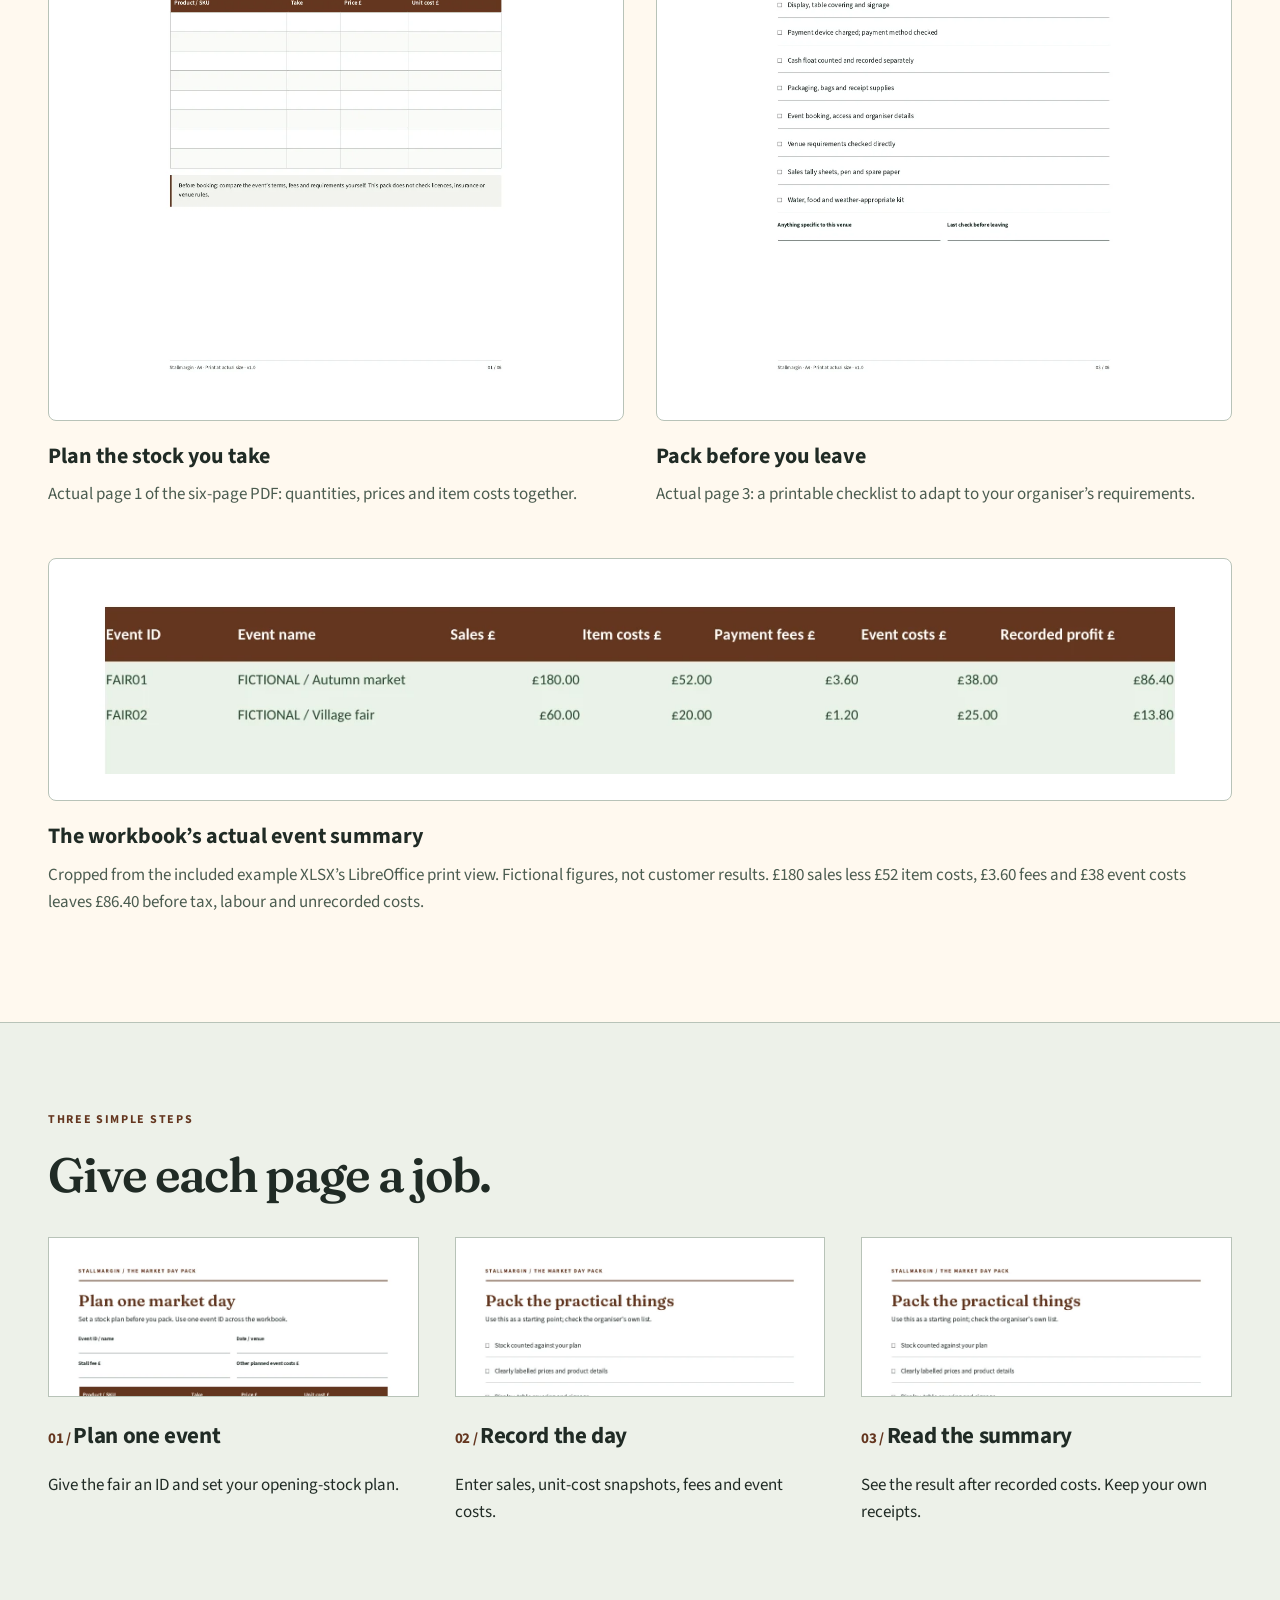
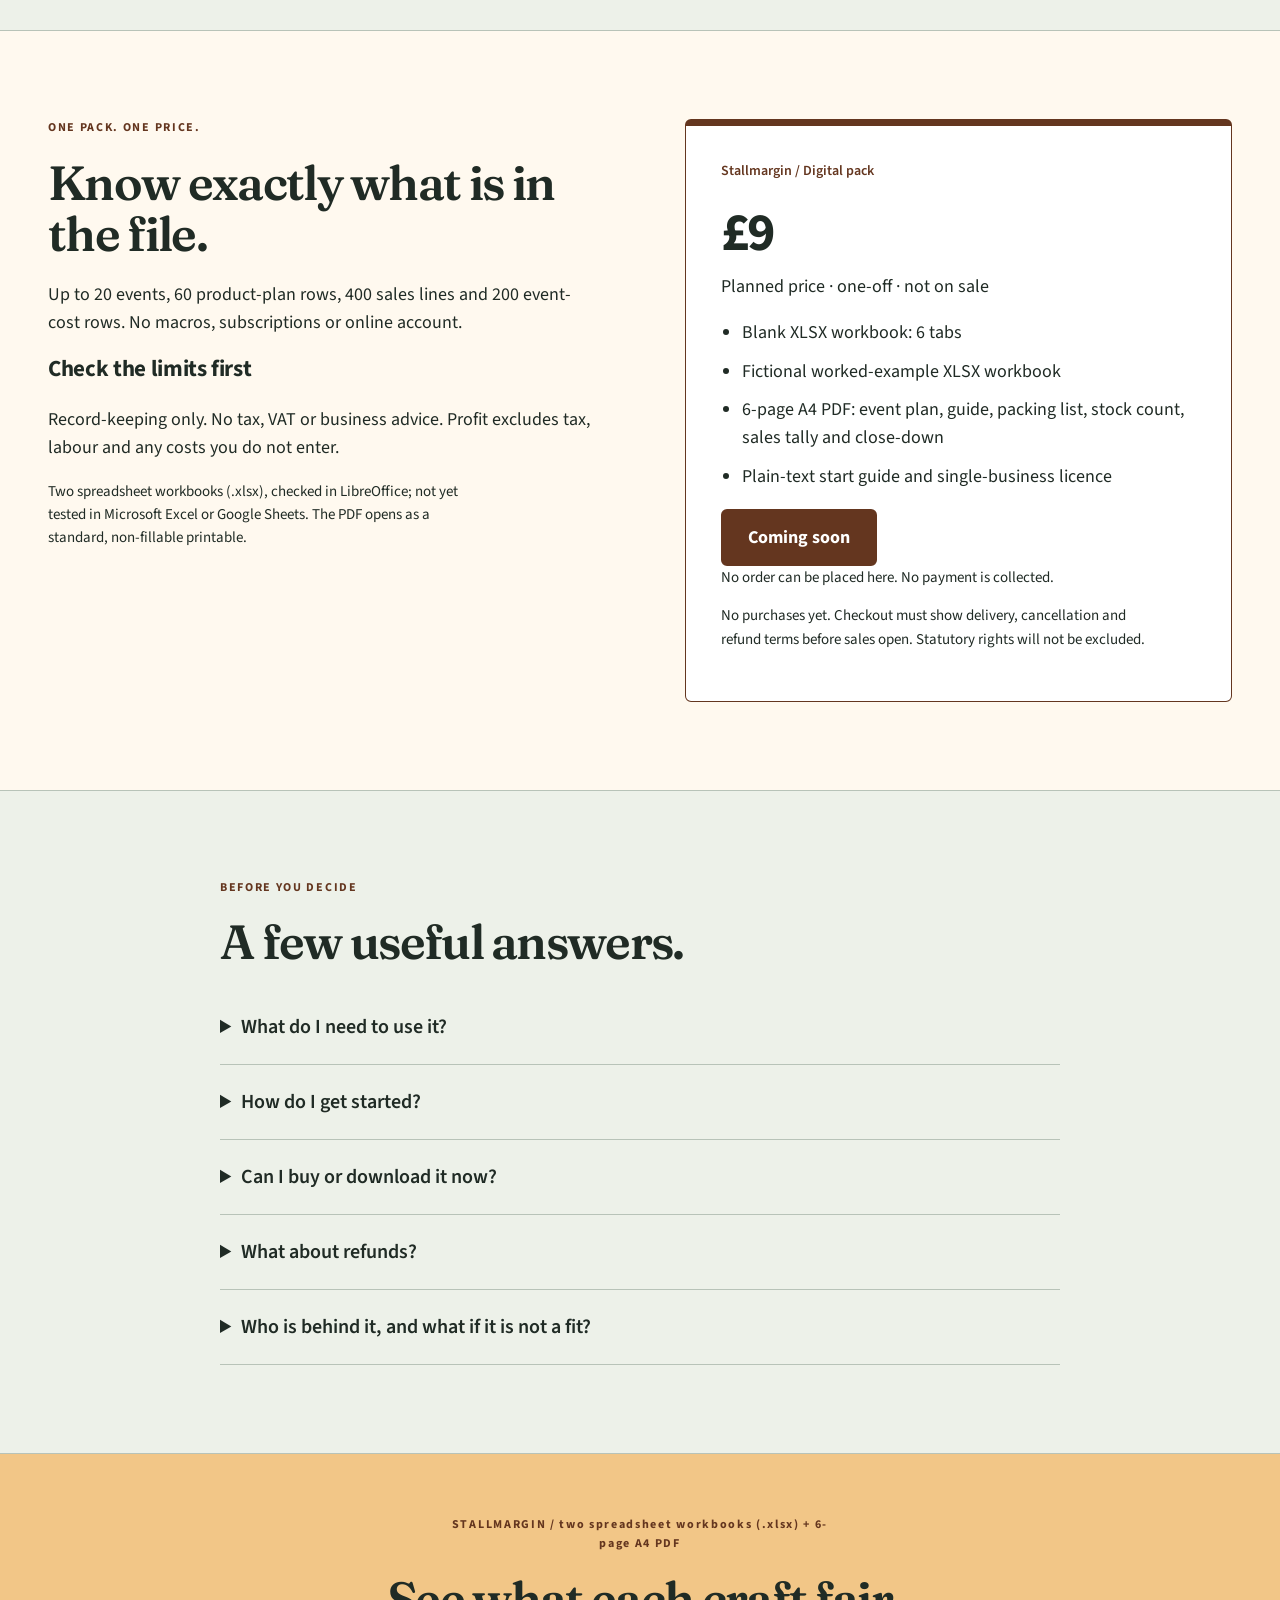
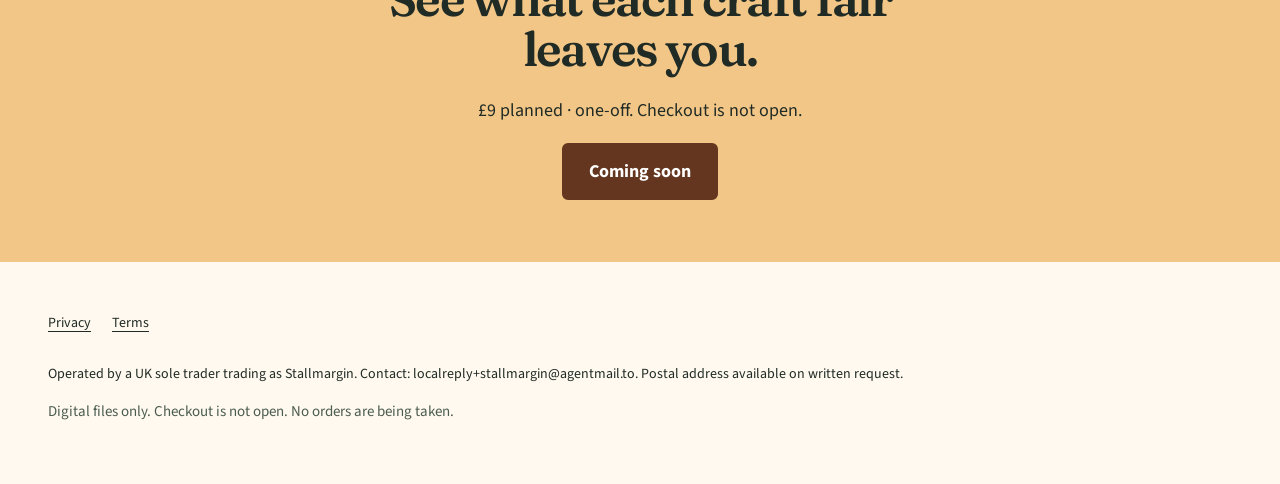
==== commit ba26b4a5: "Plain privacy wording (hosted on GitHub Pages), plain testing wording" ====
--- a/index.html
+++ b/index.html
@@ -1 +1 @@
-<!doctype html><html lang="en-GB"><head><meta charset="utf-8"><meta name="viewport" content="width=device-width, initial-scale=1"><meta http-equiv="Content-Security-Policy" content="default-src 'none'; script-src 'none'; style-src 'self'; font-src 'self'; img-src 'self'; connect-src 'self'; object-src 'none'; base-uri 'none'; form-action 'none'"><meta name="referrer" content="strict-origin-when-cross-origin"><title>Craft fair profit spreadsheet | Stallmargin</title><meta name="description" content="Craft fair profit spreadsheet for UK makers. 2 Excel workbooks + 6-page A4 PDF. Planned price £9 once. Checkout coming soon; no orders taken."><meta property="og:title" content="Craft fair profit spreadsheet | Stallmargin"><meta property="og:description" content="Craft fair profit spreadsheet for UK makers. 2 Excel workbooks + 6-page A4 PDF. Planned price £9 once. Checkout coming soon; no orders taken."><meta property="og:type" content="website"><meta property="og:image" content="https://evanturner557-del.github.io/stallmargin/assets/preview-1.webp"><link rel="canonical" href="https://evanturner557-del.github.io/stallmargin/"><link rel="icon" type="image/svg+xml" href="assets/mark.svg"><link rel="stylesheet" href="assets/tokens.css"><link rel="stylesheet" href="assets/site.css"></head><body><a class="skip" href="#main">Skip to content</a><header><div class="wrap nav"><a class="logo" href="index.html"><img src="assets/mark.svg" width="32" height="32" alt="">Stallmargin</a><nav aria-label="Main navigation" class="navlinks"><a href="index.html#inside">Look inside</a><a href="index.html#details">The pack</a></nav></div></header><main id="main"><div class="wrap hero"><div><p class="eyebrow">FOR YOUR NEXT MARKET DAY</p><h1>See what each craft fair leaves you.</h1><p class="lede">A stock, sales and event-cost workbook for UK makers. Track the figures behind your next stall.</p><p class="glance"><strong>For:</strong> UK makers who sell at craft fairs and markets. <strong>You get:</strong> 2 Excel workbooks + 6-page A4 PDF, to download. <strong>Price:</strong> £9 one-off (planned; not on sale yet).</p><div class="pricebar"><div class="price">£9<small>planned · one-off</small></div><button type="button" disabled>Coming soon</button></div><p class="quiet">Checkout is not open. No orders or payments taken.</p><p class="quiet">2 Excel workbooks + 6-page A4 PDF · Digital files only</p></div><figure class="hero-visual"><img src="assets/preview-1.webp" width="778" height="1100" alt="Craft fair profit spreadsheet for UK makers — actual first page of the included PDF" loading="eager" fetchpriority="high"><figcaption>THE REAL FILE / Actual PDF page, not a mock-up.</figcaption></figure></div><div class="strip"><div class="wrap"><span>2 Excel workbooks + 6-page A4 PDF</span><span>One business licence</span><span>No account or subscription</span></div></div><section class="section wrap" id="inside"><div class="sectionhead"><p class="eyebrow">LOOK INSIDE</p><h2>Craft fair profit spreadsheet for UK makers.</h2><p>These are renders of the actual included pages. The pack is built; the shop is not open yet.</p></div><div class="proofgrid"><figure class="proof"><div class="proofpic"><img src="assets/preview-1.webp" width="778" height="1100" alt="Plan the stock you take" loading="lazy"></div><figcaption><strong>Plan the stock you take</strong><span>Actual page 1 of the six-page PDF: quantities, prices and item costs together.</span></figcaption></figure><figure class="proof"><div class="proofpic"><img src="assets/preview-2.webp" width="778" height="1100" alt="Pack before you leave" loading="lazy"></div><figcaption><strong>Pack before you leave</strong><span>Actual page 3: a printable checklist to adapt to your organiser’s requirements.</span></figcaption></figure><figure class="proof proofwide"><div class="proofpic"><img src="assets/workbook-summary.webp" width="1280" height="215" alt="Actual Stallmargin Summary tab with fictional example event figures" loading="lazy"></div><figcaption><strong>The workbook’s actual event summary</strong><span>Cropped from the included example XLSX’s LibreOffice print view. Fictional figures, not customer results. £180 sales less £52 item costs, £3.60 fees and £38 event costs leaves £86.40 before tax, labour and unrecorded costs.</span></figcaption></figure></div></section><section class="section how"><div class="wrap"><p class="eyebrow">THREE SIMPLE STEPS</p><h2>Give each page a job.</h2><div class="steps"><article class="step"><img src="assets/preview-1.webp" width="778" height="1100" alt="Plan one event" loading="lazy"><h3>Plan one event</h3><p>Give the fair an ID and set your opening-stock plan.</p></article><article class="step"><img src="assets/preview-2.webp" width="778" height="1100" alt="Record the day" loading="lazy"><h3>Record the day</h3><p>Enter sales, unit-cost snapshots, fees and event costs.</p></article><article class="step"><img src="assets/preview-2.webp" width="778" height="1100" alt="Read the summary" loading="lazy"><h3>Read the summary</h3><p>See the result after recorded costs. Keep your own receipts.</p></article></div></div></section><section class="section wrap" id="details"><div class="pricegrid"><div><p class="eyebrow">ONE PACK. ONE PRICE.</p><h2>Know exactly what is in the file.</h2><p>Up to 20 events, 60 product-plan rows, 400 sales lines and 200 event-cost rows. No macros, subscriptions or online account.</p><h3>Check the limits first</h3><p>Record-keeping only. No tax, VAT or business advice. Profit excludes tax, labour and any costs you do not enter.</p><p class="fine">The XLSX files were recalculated and arithmetic-tested in LibreOffice on Linux. Microsoft Excel and Google Sheets have not been tested. The PDF opens as a standard, non-fillable printable.</p></div><div class="pricecard"><p class="badge">Stallmargin / Digital pack</p><p class="large">£9</p><p>Planned price · one-off · not on sale</p><ul class="list"><li>Blank XLSX workbook: 6 tabs</li><li>Fictional worked-example XLSX workbook</li><li>6-page A4 PDF: event plan, guide, packing list, stock count, sales tally and close-down</li><li>Plain-text start guide and single-business licence</li></ul><button type="button" disabled>Coming soon</button><p class="fine">No order can be placed here. No payment is collected.</p><p class="fine">No purchases yet. Checkout must show delivery, cancellation and refund terms before sales open. Statutory rights will not be excluded.</p></div></div></section><section class="section how"><div class="wrap faq"><p class="eyebrow">BEFORE YOU DECIDE</p><h2>A few useful answers.</h2><details><summary>What do I need to use it?</summary><p>The XLSX files were recalculated and arithmetic-tested in LibreOffice on Linux. Microsoft Excel and Google Sheets have not been tested. The PDF opens as a standard, non-fillable printable.</p></details><details><summary>How do I get started?</summary><p>Start with one event ID, then enter your own transactions. The guide explains each tab; no setup time is promised.</p></details><details><summary>Can I buy or download it now?</summary><p>Not yet. The files have been built, but checkout and paid delivery are not open. This page does not take orders or reserve a place.</p></details><details><summary>What about refunds?</summary><p>No purchases are being taken. Sale and delivery terms, including your cancellation and statutory rights, must be shown before checkout opens. There is no blanket “no refunds” policy.</p></details><details><summary>Who is behind it, and what if it is not a fit?</summary><p>Stallmargin is a UK sole-trader trading name. Not a tax return, live inventory system, accounting package or bookkeeping service. No VAT, labour-cost or tax calculations. Please check the previews and limits before buying once sales open.</p></details></div></section><section class="final"><p class="eyebrow">STALLMARGIN / 2 Excel workbooks + 6-page A4 PDF</p><h2>See what each craft fair leaves you.</h2><p>£9 planned · one-off. Checkout is not open.</p><button type="button" disabled>Coming soon</button></section></main><footer><div class="wrap"><nav class="footerlinks" aria-label="Legal"><a href="privacy.html">Privacy</a><a href="terms.html">Terms</a></nav><p class="legal">Operated by a UK sole trader trading as Stallmargin. Contact: localreply+stallmargin@agentmail.to. Postal address available on written request.</p><p class="quiet">Digital files only. Checkout is not open. No orders are being taken.</p></div></footer></body></html>+<!doctype html><html lang="en-GB"><head><meta charset="utf-8"><meta name="viewport" content="width=device-width, initial-scale=1"><meta http-equiv="Content-Security-Policy" content="default-src 'none'; script-src 'none'; style-src 'self'; font-src 'self'; img-src 'self'; connect-src 'self'; object-src 'none'; base-uri 'none'; form-action 'none'"><meta name="referrer" content="strict-origin-when-cross-origin"><title>Craft fair profit spreadsheet | Stallmargin</title><meta name="description" content="Craft fair profit spreadsheet for UK makers. two spreadsheet workbooks (.xlsx) + 6-page A4 PDF. Planned price £9 once. Checkout coming soon; no orders taken."><meta property="og:title" content="Craft fair profit spreadsheet | Stallmargin"><meta property="og:description" content="Craft fair profit spreadsheet for UK makers. two spreadsheet workbooks (.xlsx) + 6-page A4 PDF. Planned price £9 once. Checkout coming soon; no orders taken."><meta property="og:type" content="website"><meta property="og:image" content="https://evanturner557-del.github.io/stallmargin/assets/preview-1.webp"><link rel="canonical" href="https://evanturner557-del.github.io/stallmargin/"><link rel="icon" type="image/svg+xml" href="assets/mark.svg"><link rel="stylesheet" href="assets/tokens.css"><link rel="stylesheet" href="assets/site.css"></head><body><a class="skip" href="#main">Skip to content</a><header><div class="wrap nav"><a class="logo" href="index.html"><img src="assets/mark.svg" width="32" height="32" alt="">Stallmargin</a><nav aria-label="Main navigation" class="navlinks"><a href="index.html#inside">Look inside</a><a href="index.html#details">The pack</a></nav></div></header><main id="main"><div class="wrap hero"><div><p class="eyebrow">FOR YOUR NEXT MARKET DAY</p><h1>See what each craft fair leaves you.</h1><p class="lede">A stock, sales and event-cost workbook for UK makers. Track the figures behind your next stall.</p><p class="glance"><strong>For:</strong> UK makers who sell at craft fairs and markets. <strong>You get:</strong> two spreadsheet workbooks (.xlsx) + 6-page A4 PDF, to download. <strong>Price:</strong> £9 one-off (planned; not on sale yet).</p><div class="pricebar"><div class="price">£9<small>planned · one-off</small></div><button type="button" disabled>Coming soon</button></div><p class="quiet">Checkout is not open. No orders or payments taken.</p><p class="quiet">two spreadsheet workbooks (.xlsx) + 6-page A4 PDF · Digital files only</p></div><figure class="hero-visual"><img src="assets/preview-1.webp" width="778" height="1100" alt="Craft fair profit spreadsheet for UK makers — actual first page of the included PDF" loading="eager" fetchpriority="high"><figcaption>THE REAL FILE / Actual PDF page, not a mock-up.</figcaption></figure></div><div class="strip"><div class="wrap"><span>two spreadsheet workbooks (.xlsx) + 6-page A4 PDF</span><span>One business licence</span><span>No account or subscription</span></div></div><section class="section wrap" id="inside"><div class="sectionhead"><p class="eyebrow">LOOK INSIDE</p><h2>Craft fair profit spreadsheet for UK makers.</h2><p>These are renders of the actual included pages. The pack is built; the shop is not open yet.</p></div><div class="proofgrid"><figure class="proof"><div class="proofpic"><img src="assets/preview-1.webp" width="778" height="1100" alt="Plan the stock you take" loading="lazy"></div><figcaption><strong>Plan the stock you take</strong><span>Actual page 1 of the six-page PDF: quantities, prices and item costs together.</span></figcaption></figure><figure class="proof"><div class="proofpic"><img src="assets/preview-2.webp" width="778" height="1100" alt="Pack before you leave" loading="lazy"></div><figcaption><strong>Pack before you leave</strong><span>Actual page 3: a printable checklist to adapt to your organiser’s requirements.</span></figcaption></figure><figure class="proof proofwide"><div class="proofpic"><img src="assets/workbook-summary.webp" width="1280" height="215" alt="Actual Stallmargin Summary tab with fictional example event figures" loading="lazy"></div><figcaption><strong>The workbook’s actual event summary</strong><span>Cropped from the included example XLSX’s LibreOffice print view. Fictional figures, not customer results. £180 sales less £52 item costs, £3.60 fees and £38 event costs leaves £86.40 before tax, labour and unrecorded costs.</span></figcaption></figure></div></section><section class="section how"><div class="wrap"><p class="eyebrow">THREE SIMPLE STEPS</p><h2>Give each page a job.</h2><div class="steps"><article class="step"><img src="assets/preview-1.webp" width="778" height="1100" alt="Plan one event" loading="lazy"><h3>Plan one event</h3><p>Give the fair an ID and set your opening-stock plan.</p></article><article class="step"><img src="assets/preview-2.webp" width="778" height="1100" alt="Record the day" loading="lazy"><h3>Record the day</h3><p>Enter sales, unit-cost snapshots, fees and event costs.</p></article><article class="step"><img src="assets/preview-2.webp" width="778" height="1100" alt="Read the summary" loading="lazy"><h3>Read the summary</h3><p>See the result after recorded costs. Keep your own receipts.</p></article></div></div></section><section class="section wrap" id="details"><div class="pricegrid"><div><p class="eyebrow">ONE PACK. ONE PRICE.</p><h2>Know exactly what is in the file.</h2><p>Up to 20 events, 60 product-plan rows, 400 sales lines and 200 event-cost rows. No macros, subscriptions or online account.</p><h3>Check the limits first</h3><p>Record-keeping only. No tax, VAT or business advice. Profit excludes tax, labour and any costs you do not enter.</p><p class="fine">Two spreadsheet workbooks (.xlsx), checked in LibreOffice; not yet tested in Microsoft Excel or Google Sheets. The PDF opens as a standard, non-fillable printable.</p></div><div class="pricecard"><p class="badge">Stallmargin / Digital pack</p><p class="large">£9</p><p>Planned price · one-off · not on sale</p><ul class="list"><li>Blank XLSX workbook: 6 tabs</li><li>Fictional worked-example XLSX workbook</li><li>6-page A4 PDF: event plan, guide, packing list, stock count, sales tally and close-down</li><li>Plain-text start guide and single-business licence</li></ul><button type="button" disabled>Coming soon</button><p class="fine">No order can be placed here. No payment is collected.</p><p class="fine">No purchases yet. Checkout must show delivery, cancellation and refund terms before sales open. Statutory rights will not be excluded.</p></div></div></section><section class="section how"><div class="wrap faq"><p class="eyebrow">BEFORE YOU DECIDE</p><h2>A few useful answers.</h2><details><summary>What do I need to use it?</summary><p>Two spreadsheet workbooks (.xlsx), checked in LibreOffice; not yet tested in Microsoft Excel or Google Sheets. The PDF opens as a standard, non-fillable printable.</p></details><details><summary>How do I get started?</summary><p>Start with one event ID, then enter your own transactions. The guide explains each tab; no setup time is promised.</p></details><details><summary>Can I buy or download it now?</summary><p>Not yet. The files have been built, but checkout and paid delivery are not open. This page does not take orders or reserve a place.</p></details><details><summary>What about refunds?</summary><p>No purchases are being taken. Sale and delivery terms, including your cancellation and statutory rights, must be shown before checkout opens. There is no blanket “no refunds” policy.</p></details><details><summary>Who is behind it, and what if it is not a fit?</summary><p>Stallmargin is a UK sole-trader trading name. Not a tax return, live inventory system, accounting package or bookkeeping service. No VAT, labour-cost or tax calculations. Please check the previews and limits before buying once sales open.</p></details></div></section><section class="final"><p class="eyebrow">STALLMARGIN / two spreadsheet workbooks (.xlsx) + 6-page A4 PDF</p><h2>See what each craft fair leaves you.</h2><p>£9 planned · one-off. Checkout is not open.</p><button type="button" disabled>Coming soon</button></section></main><footer><div class="wrap"><nav class="footerlinks" aria-label="Legal"><a href="privacy.html">Privacy</a><a href="terms.html">Terms</a></nav><p class="legal">Operated by a UK sole trader trading as Stallmargin. Contact: localreply+stallmargin@agentmail.to. Postal address available on written request.</p><p class="quiet">Digital files only. Checkout is not open. No orders are being taken.</p></div></footer></body></html>
